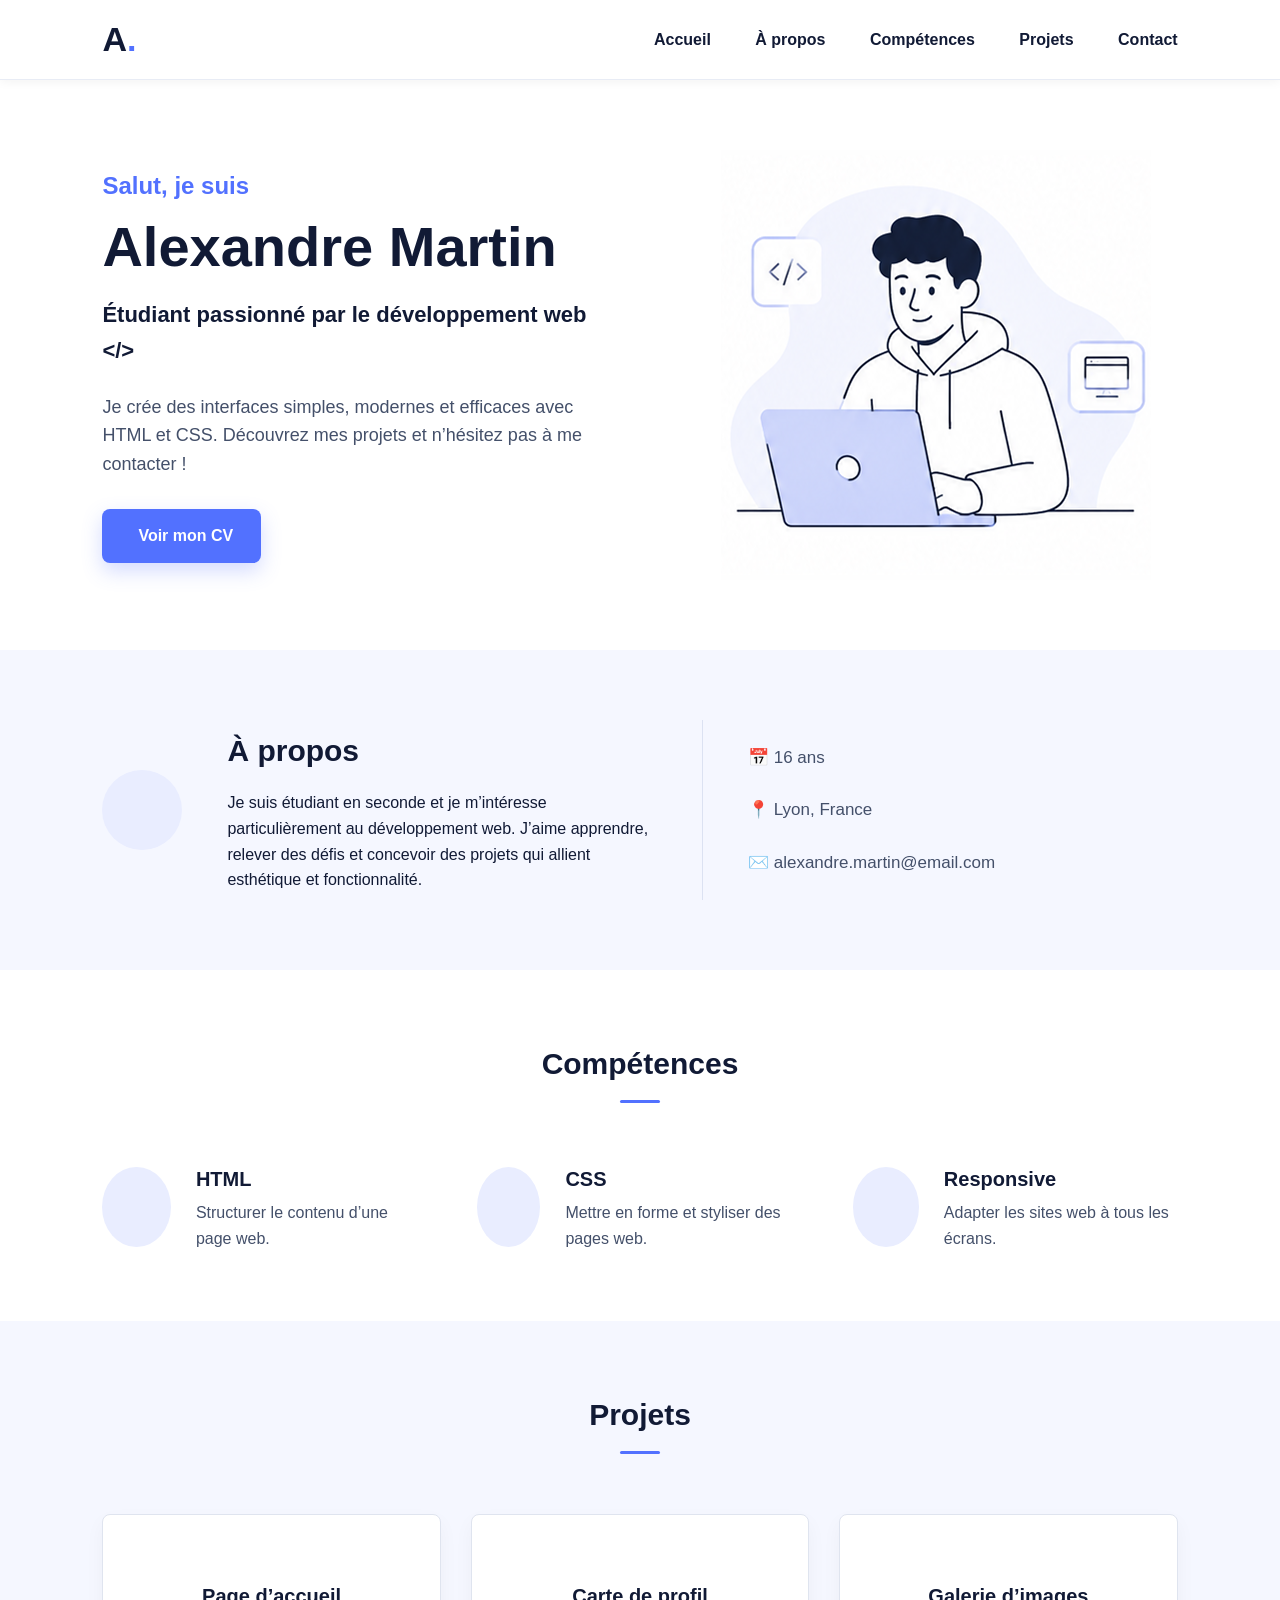
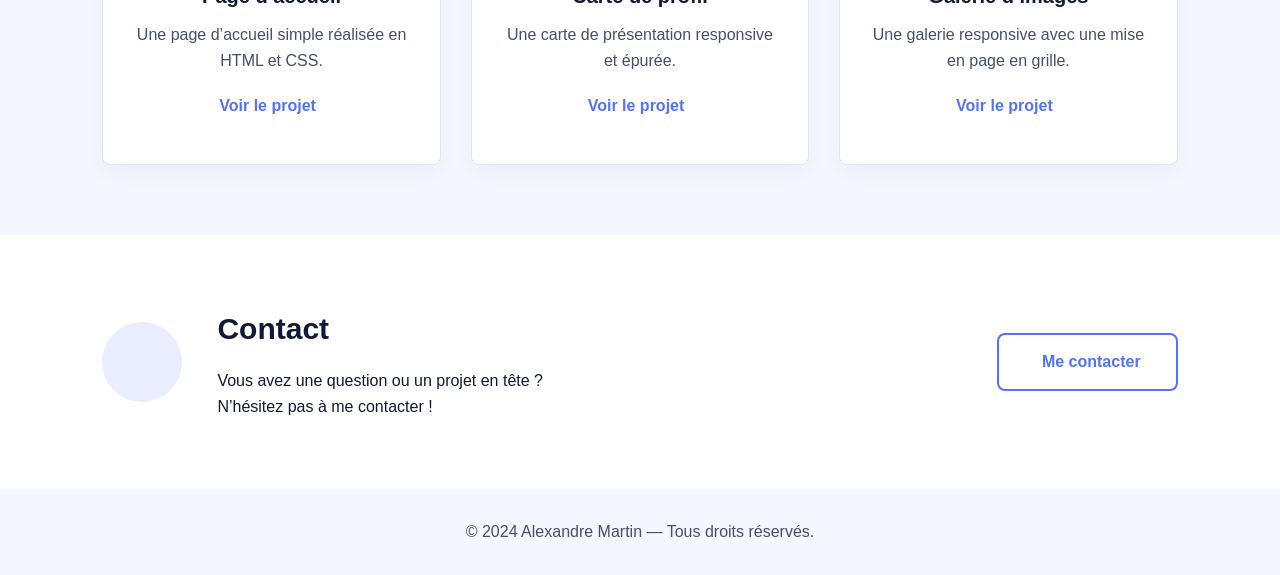
==== index.html @ 122789df "Add files via upload" ====
<!DOCTYPE html>
<html lang="fr">

<head>
    <meta charset="UTF-8" />
    <meta name="viewport" content="width=device-width, initial-scale=1.0" />
    <title>Portfolio - Alexandre Martin</title>
    <link rel="stylesheet" href="style.css" />
    <script type="module">
        import { createIcons, icons } from 'https://esm.sh/lucide';

        createIcons({ icons });
    </script>
</head>

<body>
    <header>
        <div class="logo">A<span>.</span></div>

        <nav>
            <a href="#home">Accueil</a>
            <a href="#about">À propos</a>
            <a href="#skills">Compétences</a>
            <a href="#projects">Projets</a>
            <a href="#contact">Contact</a>
        </nav>
    </header>

    <section class="hero" id="home">
        <div class="hero-text">
            <p class="hello">Salut, je suis</p>
            <h1>Alexandre Martin</h1>
            <p class="subtitle">Étudiant passionné par le développement web &lt;/&gt;</p>
            <p class="description">
                Je crée des interfaces simples, modernes et efficaces avec HTML et CSS.
                Découvrez mes projets et n’hésitez pas à me contacter !
            </p>
            <a href="CV.pdf" target="_blank" class="btn"><i data-lucide="download"></i>
                Voir mon CV</a>
        </div>

        <div class="hero-image">
            <img src="illustration.png" alt="Illustration développeur">
        </div>
    </section>

    <section id="about" class="light about">
        <div class="circle-icon"> <i data-lucide="user-round"></i>
        </div>

        <div>
            <h2>À propos</h2>
            <p>
                Je suis étudiant en seconde et je m’intéresse particulièrement au
                développement web. J’aime apprendre, relever des défis et concevoir
                des projets qui allient esthétique et fonctionnalité.
            </p>
        </div>

        <div class="separator"></div>

        <div class="info">
            <p>📅 16 ans</p>
            <p>📍 Lyon, France</p>
            <p>✉️ alexandre.martin@email.com</p>
        </div>
    </section>

    <section id="skills">
        <h2 class="title-center">Compétences</h2>

        <div class="skills">
            <div class="skill">
                <div class="circle-icon"><i data-lucide="file-code-2"></i>
                </div>
                <div>
                    <h3>HTML</h3>
                    <p>Structurer le contenu d’une page web.</p>
                </div>
            </div>

            <div class="skill">
                <div class="circle-icon"><i data-lucide="paintbrush"></i></div>
                <div>
                    <h3>CSS</h3>
                    <p>Mettre en forme et styliser des pages web.</p>
                </div>
            </div>

            <div class="skill">
                <div class="circle-icon"><i data-lucide="smartphone"></i></div>
                <div>
                    <h3>Responsive</h3>
                    <p>Adapter les sites web à tous les écrans.</p>
                </div>
            </div>
        </div>
    </section>

    <section id="projects" class="light">
        <h2 class="title-center">Projets</h2>

        <div class="projects">
            <div class="card">
                <div class="project-icon"><i data-lucide="house"></i></div>
                <h3>Page d’accueil</h3>
                <p>Une page d’accueil simple réalisée en HTML et CSS.</p>
                <a href="#">Voir le projet <i data-lucide="arrow-right"></i></a>
            </div>

            <div class="card">
                <div class="project-icon"><i data-lucide="id-card"></i></div>
                <h3>Carte de profil</h3>
                <p>Une carte de présentation responsive et épurée.</p>
                <a href="#">Voir le projet <i data-lucide="arrow-right"></i></a>
            </div>

            <div class="card">
                <div class="project-icon"><i data-lucide="images"></i></div>
                <h3>Galerie d’images</h3>
                <p>Une galerie responsive avec une mise en page en grille.</p>
                <a href="#">Voir le projet <i data-lucide="arrow-right"></i></a>
            </div>
        </div>
    </section>

    <section id="contact" class="contact">
        <div class="contact-left">
            <div class="circle-icon"><i data-lucide="contact-round"></i></div>
            <div>
                <h2>Contact</h2>
                <p>
                    Vous avez une question ou un projet en tête ?<br />
                    N’hésitez pas à me contacter !
                </p>
            </div>
        </div>

        <a href="mailto:alexandre.martin@email.com" class="btn-outline">
            <i data-lucide="mail"></i> Me contacter
        </a>
    </section>

    <footer>
        © 2024 Alexandre Martin — Tous droits réservés.
    </footer>
</body>

</html>
---- style.css ----
* {
    margin: 0;
    padding: 0;
    box-sizing: border-box;
}

html {
    scroll-behavior: smooth;
}

body {
    font-family: Arial, sans-serif;
    color: #111a35;
    background: #ffffff;
    line-height: 1.6;
}

header {
    height: 80px;
    display: flex;
    align-items: center;
    justify-content: space-between;
    padding: 0 8%;
    border-bottom: 1px solid #e8ecf5;
    background: white;

    position: sticky;
    top: 0;
    z-index: 1000;
    box-shadow: 0 2px 10px rgba(0, 0, 0, 0.05);
}

.logo {
    font-size: 34px;
    font-weight: bold;
}

.logo span {
    color: #5271ff;
}

svg.lucide {
    width: 24px;
    height: 24px;
    stroke-width: 2;
}

nav a {
    margin-left: 40px;
    text-decoration: none;
    color: #111a35;
    font-weight: 600;
}

nav a:hover {
    color: #5271ff;
    border-bottom-color: #5271ff;
}

section {
    padding: 70px 8%;
    scroll-margin-top: 80px;
}

.hero {
    display: flex;
    align-items: center;
    justify-content: space-between;
    min-height: 520px;
}

.hero-text {
    width: 48%;
}

.hello {
    color: #5271ff;
    font-size: 24px;
    font-weight: bold;
    margin-bottom: 10px;
}

h1 {
    font-size: 56px;
    line-height: 1.1;
    margin-bottom: 20px;
}

.subtitle {
    font-size: 22px;
    font-weight: bold;
    margin-bottom: 25px;
}

.description {
    color: #44506a;
    font-size: 18px;
    margin-bottom: 30px;
    max-width: 480px;
}

.btn {
    display: inline-block;
    background: #5271ff;
    color: white;
    padding: 14px 28px;
    border-radius: 8px;
    text-decoration: none;
    font-weight: bold;
    box-shadow: 0 8px 20px rgba(82, 113, 255, 0.25);
}

.hero-image {
    width: 45%;
    display: flex;
    justify-content: center;
    align-items: center;
}

.hero-image img {
    width: 100%;
    max-width: 430px;
    height: auto;
    display: block;
}

.avatar {
    width: 260px;
    height: 260px;
    border: 4px solid #111a35;
    border-radius: 50%;
    background: white;
    display: flex;
    align-items: center;
    justify-content: center;
    font-size: 90px;
}

.icon-card {
    position: absolute;
    width: 80px;
    height: 80px;
    background: white;
    border: 3px solid #c8d2ff;
    border-radius: 15px;
    display: flex;
    align-items: center;
    justify-content: center;
    font-size: 32px;
    color: #5271ff;
}

.icon-card.left {
    left: 20px;
    top: 80px;
}

.icon-card.right {
    right: 20px;
    top: 180px;
}

.light {
    background: #f5f7ff;
}

.about {
    display: grid;
    grid-template-columns: 80px 1fr 1px 1fr;
    gap: 45px;
    align-items: center;
}

.circle-icon {
    width: 80px;
    height: 80px;
    border-radius: 50%;
    background: #e9edff;
    display: flex;
    align-items: center;
    justify-content: center;
    font-size: 34px;
}

.circle-icon svg.lucide {
    width: 32px;
    height: 32px;
}

h2 {
    font-size: 30px;
    margin-bottom: 15px;
}

.separator {
    height: 180px;
    background: #dce2f2;
}

.info {
    display: flex;
    flex-direction: column;
    gap: 25px
}

.info p {
    color: #44506a;
    font-size: 17px;
}

.title-center {
    text-align: center;
    margin-bottom: 60px;
}

.title-center::after {
    content: "";
    display: block;
    width: 40px;
    height: 3px;
    background: #5271ff;
    margin: 12px auto 0;
    border-radius: 10px;
}

.skills {
    display: grid;
    grid-template-columns: repeat(3, 1fr);
    gap: 50px;
}

.skill {
    display: flex;
    align-items: center;
    gap: 25px;
}

.skill h3 {
    font-size: 20px;
    margin-bottom: 5px;
}

.skill p {
    color: #44506a;
}

.projects {
    display: grid;
    grid-template-columns: repeat(3, 1fr);
    gap: 30px;
}

.card {
    background: white;
    border: 1px solid #dfe4ef;
    border-radius: 8px;
    padding: 45px 30px;
    text-align: center;
    box-shadow: 0 8px 20px rgba(17, 26, 53, 0.04);
}

.card .project-icon {
    font-size: 58px;
    margin-bottom: 20px;
}

.card .project-icon svg.lucide {
    width: 56px;
    height: 56px;
}

.card h3 {
    font-size: 20px;
    margin-bottom: 10px;
}

.card p {
    color: #44506a;
    margin-bottom: 20px;
}

.card a {
    color: #5271ff;
    text-decoration: none;
    font-weight: bold;
}

.contact {
    display: flex;
    align-items: center;
    justify-content: space-between;
}

.contact-left {
    display: flex;
    align-items: center;
    gap: 35px;
}

.btn-outline {
    border: 2px solid #5271ff;
    color: #5271ff;
    padding: 14px 35px;
    border-radius: 8px;
    text-decoration: none;
    font-weight: bold;
}

.btn,
.btn-outline,
.card a {
    display: inline-flex;
    align-items: center;
    gap: 8px;
}

.btn svg.lucide,
.btn-outline svg.lucide,
.card a svg.lucide {
    width: 20px;
    height: 20px;
    vertical-align: middle;
}

footer {
    padding: 30px 8%;
    text-align: center;
    color: #44506a;
    background: #f5f7ff;
}

@media (max-width: 900px) {
    nav {
        display: none;
    }

    .hero {
        flex-direction: column;
        text-align: center;
    }

    .hero-text,
    .hero-image {
        width: 100%;
    }

    .hero-image {
        margin-top: 3rem;
    }

    .hero-image img {
        width: 80%;
        max-width: 350px;
    }

    .description {
        max-width: inherit;
    }

    .about,
    .skills,
    .projects {
        grid-template-columns: 1fr;
    }

    .separator {
        display: none;
    }

    .contact {
        flex-direction: column;
        justify-content: center;
        text-align: center;
        gap: 28px;
        padding: 70px 24px;
    }

    .contact-left {
        flex-direction: column;
        gap: 18px;
    }

    .contact h2 {
        margin-bottom: 12px;
    }

    .contact p {
        margin: 0 auto;
    }

    .btn-outline {
        width: fit-content;
    }
}
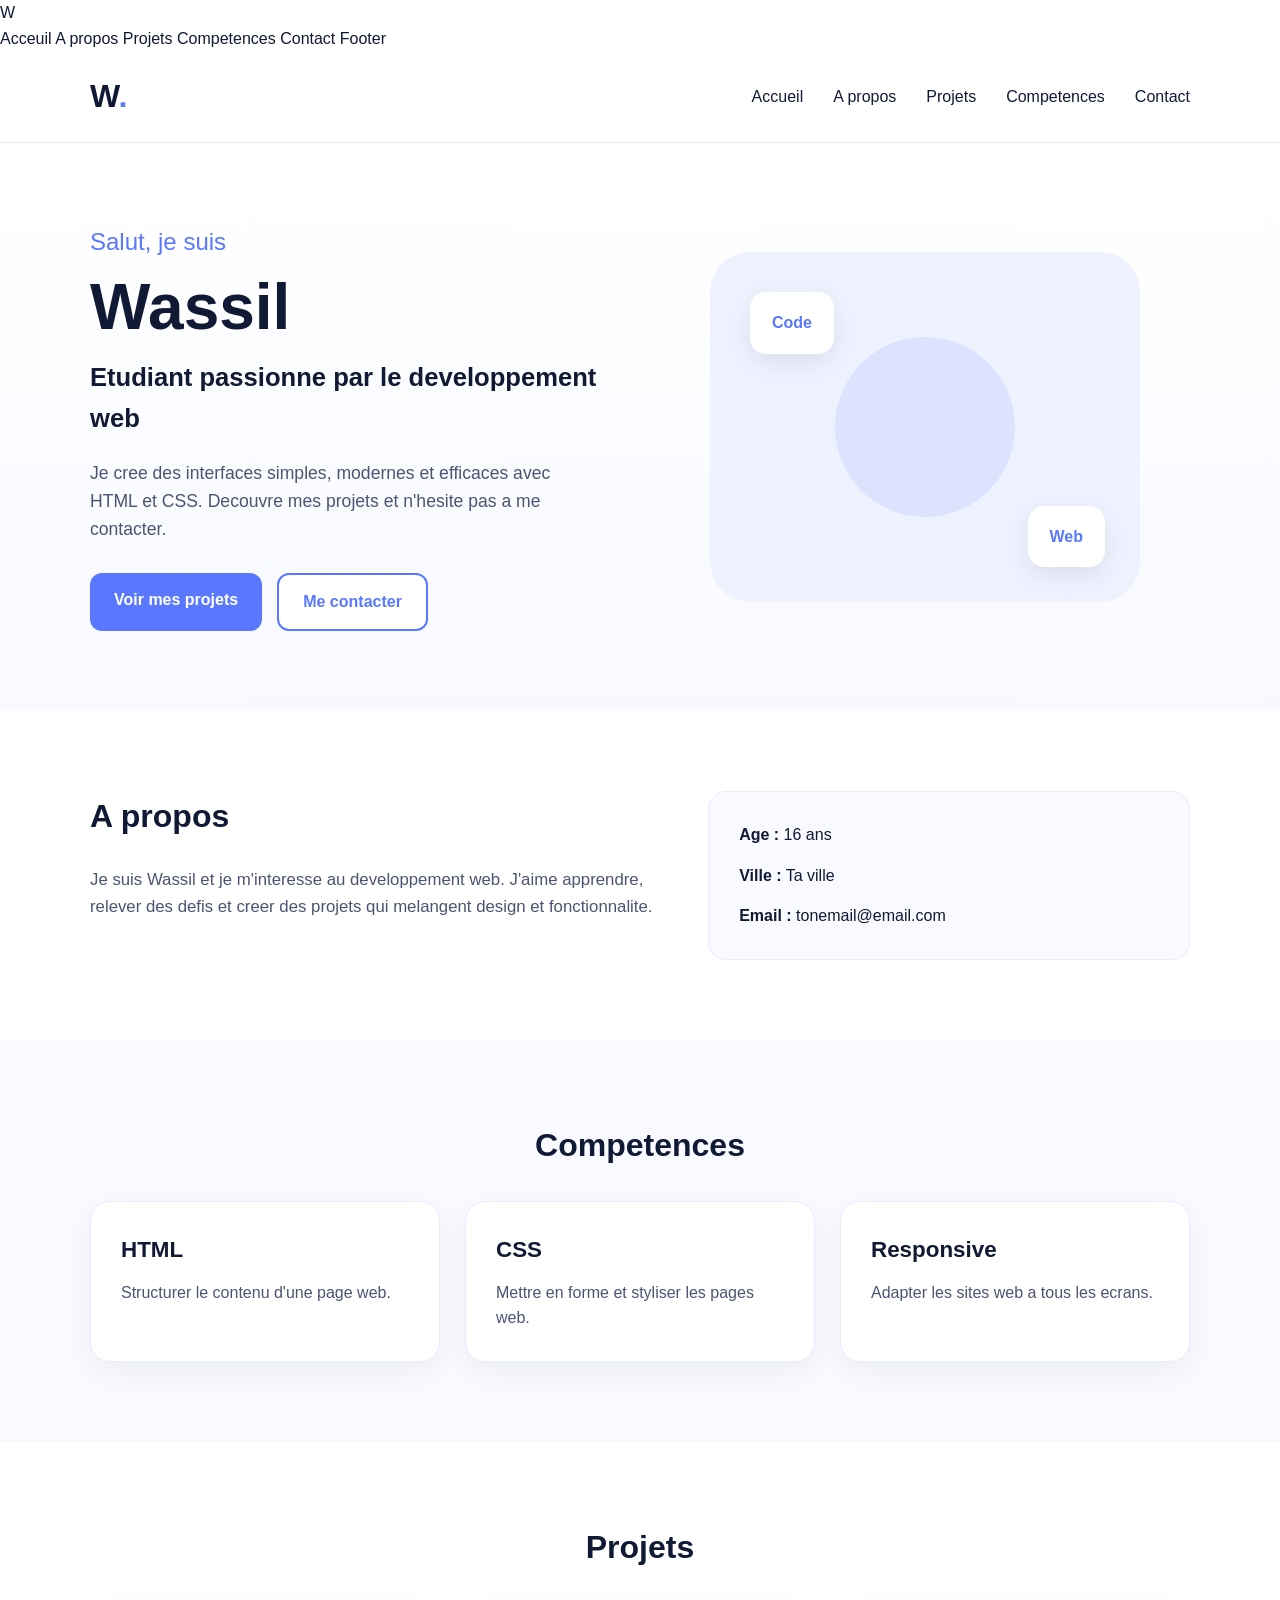
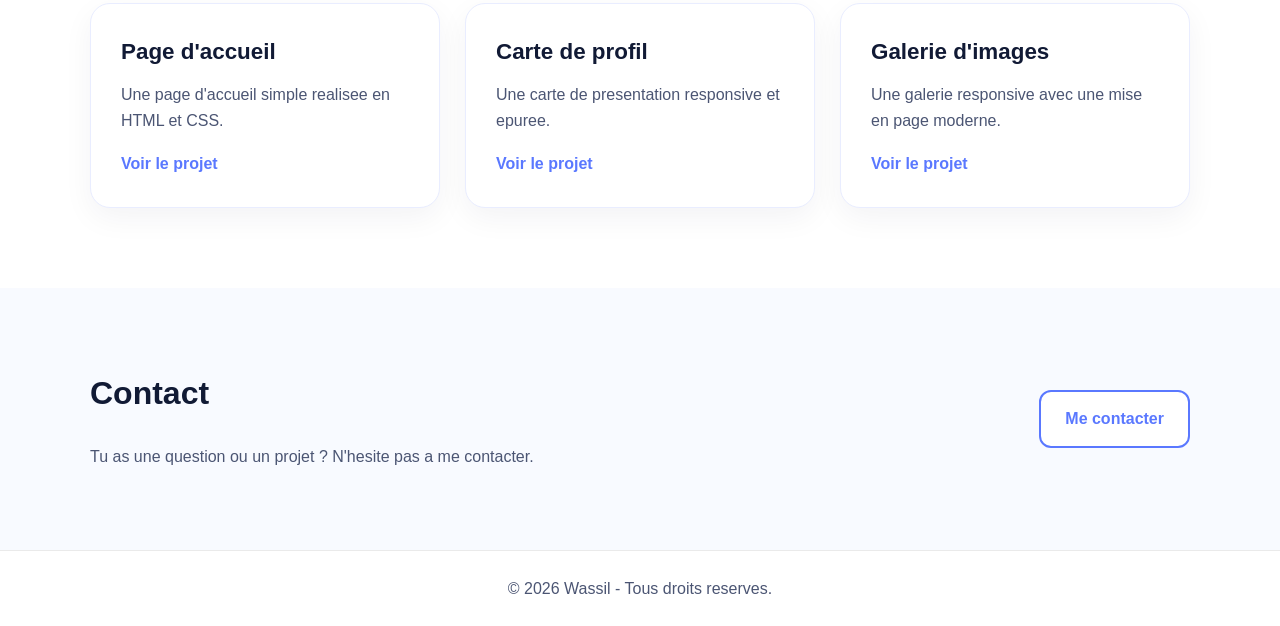
==== commit c03966b5: "Add files via upload" ====
--- a/index.html
+++ b/index.html
@@ -1,149 +1,228 @@
+<!DOCTYPE html>
+<html>
+
+<head>
+    <meta charset="UTF-8" />
+    <title>Portfolio - Wassil le boss </title>
+    <link rel="stylesheet" href="style.css" />
+</head>
+
+<body>
+    <!-- Navbar -->
+    <div id="navbar">
+        <div>
+            <p>W</p>
+        </div>
+
+        <div>
+            <a>
+                <href>Acceuil</href>
+            </a>
+            <a>
+                <href>A propos</href>
+            </a>
+            <a>
+                <href>Projets</href>
+            </a>
+            <a>
+                <href>Competences</href>
+            </a>
+            <a>
+                <href>Contact</href>
+            </a>
+            <a>
+                <href>Footer</href>
+            </a>
+
+        </div>
+    </div>
+
+    <!-- Acceuil" -->
+    <p>
+    <h1></h1>
+    </p>
+
+
+    </div>
+
+    <!-- A propos-->
+    <p>
+    <h4></h4>
+    </p>
+    <div id="propos">
+
+    </div>
+
+    <!-- Competences-->
+    <div id="skills">
+
+    </div>
+
+    <!-- Projets -->
+    <div id="Projets">
+
+    </div>
+
+    <!-- Contact -->
+    <div id="Contact">
+
+    </div>
+
+    <!-- Footer -->
+    <div id="Footer">
+
+    </div>
+
+</body>
+
+</html>
+
+
 <!DOCTYPE html>
 <html lang="fr">
 
 <head>
     <meta charset="UTF-8" />
     <meta name="viewport" content="width=device-width, initial-scale=1.0" />
-    <title>Portfolio - Alexandre Martin</title>
+    <title>Portfolio - Wassil</title>
     <link rel="stylesheet" href="style.css" />
-    <script type="module">
-        import { createIcons, icons } from 'https://esm.sh/lucide';
-
-        createIcons({ icons });
-    </script>
 </head>
 
 <body>
-    <header>
-        <div class="logo">A<span>.</span></div>
-
-        <nav>
-            <a href="#home">Accueil</a>
-            <a href="#about">À propos</a>
-            <a href="#skills">Compétences</a>
-            <a href="#projects">Projets</a>
-            <a href="#contact">Contact</a>
-        </nav>
+
+    <!-- Navbar -->
+    <header class="navbar">
+        <div class="container nav-content">
+            <div class="logo">W<span>.</span></div>
+
+            <nav class="nav-links">
+                <a href="#accueil">Accueil</a>
+                <a href="#apropos">A propos</a>
+                <a href="#projets">Projets</a>
+                <a href="#competences">Competences</a>
+                <a href="#contact">Contact</a>
+            </nav>
+        </div>
     </header>
 
-    <section class="hero" id="home">
-        <div class="hero-text">
-            <p class="hello">Salut, je suis</p>
-            <h1>Alexandre Martin</h1>
-            <p class="subtitle">Étudiant passionné par le développement web &lt;/&gt;</p>
-            <p class="description">
-                Je crée des interfaces simples, modernes et efficaces avec HTML et CSS.
-                Découvrez mes projets et n’hésitez pas à me contacter !
-            </p>
-            <a href="CV.pdf" target="_blank" class="btn"><i data-lucide="download"></i>
-                Voir mon CV</a>
-        </div>
-
-        <div class="hero-image">
-            <img src="illustration.png" alt="Illustration développeur">
-        </div>
-    </section>
-
-    <section id="about" class="light about">
-        <div class="circle-icon"> <i data-lucide="user-round"></i>
-        </div>
-
-        <div>
-            <h2>À propos</h2>
-            <p>
-                Je suis étudiant en seconde et je m’intéresse particulièrement au
-                développement web. J’aime apprendre, relever des défis et concevoir
-                des projets qui allient esthétique et fonctionnalité.
-            </p>
-        </div>
-
-        <div class="separator"></div>
-
-        <div class="info">
-            <p>📅 16 ans</p>
-            <p>📍 Lyon, France</p>
-            <p>✉️ alexandre.martin@email.com</p>
-        </div>
-    </section>
-
-    <section id="skills">
-        <h2 class="title-center">Compétences</h2>
-
-        <div class="skills">
-            <div class="skill">
-                <div class="circle-icon"><i data-lucide="file-code-2"></i>
-                </div>
-                <div>
+    <!-- Hero / Accueil -->
+    <section id="accueil" class="hero">
+        <div class="container hero-grid">
+            <div class="hero-text">
+                <p class="intro">Salut, je suis</p>
+                <h1>Wassil</h1>
+                <h2>Etudiant passionne par le developpement web</h2>
+                <p class="description">
+                    Je cree des interfaces simples, modernes et efficaces
+                    avec HTML et CSS. Decouvre mes projets et n'hesite pas a me contacter.
+                </p>
+
+                <div class="hero-buttons">
+                    <a href="#projets" class="btn-primary">Voir mes projets</a>
+                    <a href="#contact" class="btn-secondary">Me contacter</a>
+                </div>
+            </div>
+
+            <div class="hero-image">
+                <div class="illustration-box">
+                    <div class="circle"></div>
+                    <div class="card">Code</div>
+                    <div class="card second">Web</div>
+                </div>
+            </div>
+        </div>
+    </section>
+
+    <!-- A propos -->
+    <section id="apropos" class="section">
+        <div class="container about-grid">
+            <div class="about-text">
+                <h2 class="section-title">A propos</h2>
+                <p>
+                    Je suis Wassil et je m'interesse au developpement web.
+                    J'aime apprendre, relever des defis et creer des projets
+                    qui melangent design et fonctionnalite.
+                </p>
+            </div>
+
+            <div class="about-info">
+                <div class="info-item"><strong>Age :</strong> 16 ans</div>
+                <div class="info-item"><strong>Ville :</strong> Ta ville</div>
+                <div class="info-item"><strong>Email :</strong> tonemail@email.com</div>
+            </div>
+        </div>
+    </section>
+
+    <!-- Competences -->
+    <section id="competences" class="section light-section">
+        <div class="container">
+            <h2 class="section-title center">Competences</h2>
+
+            <div class="cards-grid skills-grid">
+                <div class="card-box">
                     <h3>HTML</h3>
-                    <p>Structurer le contenu d’une page web.</p>
-                </div>
-            </div>
-
-            <div class="skill">
-                <div class="circle-icon"><i data-lucide="paintbrush"></i></div>
-                <div>
+                    <p>Structurer le contenu d'une page web.</p>
+                </div>
+
+                <div class="card-box">
                     <h3>CSS</h3>
-                    <p>Mettre en forme et styliser des pages web.</p>
-                </div>
-            </div>
-
-            <div class="skill">
-                <div class="circle-icon"><i data-lucide="smartphone"></i></div>
-                <div>
+                    <p>Mettre en forme et styliser les pages web.</p>
+                </div>
+
+                <div class="card-box">
                     <h3>Responsive</h3>
-                    <p>Adapter les sites web à tous les écrans.</p>
-                </div>
-            </div>
-        </div>
-    </section>
-
-    <section id="projects" class="light">
-        <h2 class="title-center">Projets</h2>
-
-        <div class="projects">
-            <div class="card">
-                <div class="project-icon"><i data-lucide="house"></i></div>
-                <h3>Page d’accueil</h3>
-                <p>Une page d’accueil simple réalisée en HTML et CSS.</p>
-                <a href="#">Voir le projet <i data-lucide="arrow-right"></i></a>
-            </div>
-
-            <div class="card">
-                <div class="project-icon"><i data-lucide="id-card"></i></div>
-                <h3>Carte de profil</h3>
-                <p>Une carte de présentation responsive et épurée.</p>
-                <a href="#">Voir le projet <i data-lucide="arrow-right"></i></a>
-            </div>
-
-            <div class="card">
-                <div class="project-icon"><i data-lucide="images"></i></div>
-                <h3>Galerie d’images</h3>
-                <p>Une galerie responsive avec une mise en page en grille.</p>
-                <a href="#">Voir le projet <i data-lucide="arrow-right"></i></a>
-            </div>
-        </div>
-    </section>
-
-    <section id="contact" class="contact">
-        <div class="contact-left">
-            <div class="circle-icon"><i data-lucide="contact-round"></i></div>
+                    <p>Adapter les sites web a tous les ecrans.</p>
+                </div>
+            </div>
+        </div>
+    </section>
+
+    <!-- Projets -->
+    <section id="projets" class="section">
+        <div class="container">
+            <h2 class="section-title center">Projets</h2>
+
+            <div class="cards-grid">
+                <div class="project-card">
+                    <h3>Page d'accueil</h3>
+                    <p>Une page d'accueil simple realisee en HTML et CSS.</p>
+                    <a href="#">Voir le projet</a>
+                </div>
+
+                <div class="project-card">
+                    <h3>Carte de profil</h3>
+                    <p>Une carte de presentation responsive et epuree.</p>
+                    <a href="#">Voir le projet</a>
+                </div>
+
+                <div class="project-card">
+                    <h3>Galerie d'images</h3>
+                    <p>Une galerie responsive avec une mise en page moderne.</p>
+                    <a href="#">Voir le projet</a>
+                </div>
+            </div>
+        </div>
+    </section>
+
+    <!-- Contact -->
+    <section id="contact" class="section contact-section">
+        <div class="container contact-box">
             <div>
-                <h2>Contact</h2>
-                <p>
-                    Vous avez une question ou un projet en tête ?<br />
-                    N’hésitez pas à me contacter !
-                </p>
-            </div>
-        </div>
-
-        <a href="mailto:alexandre.martin@email.com" class="btn-outline">
-            <i data-lucide="mail"></i> Me contacter
-        </a>
-    </section>
-
-    <footer>
-        © 2024 Alexandre Martin — Tous droits réservés.
+                <h2 class="section-title">Contact</h2>
+                <p>Tu as une question ou un projet ? N'hesite pas a me contacter.</p>
+            </div>
+
+            <a href="mailto:tonemail@email.com" class="btn-secondary">Me contacter</a>
+        </div>
+    </section>
+
+    <!-- Footer -->
+    <footer class="footer">
+        <div class="container">
+            <p>© 2026 Wassil - Tous droits reserves.</p>
+        </div>
     </footer>
+
 </body>
 
 </html>
--- a/style.css
+++ b/style.css
@@ -9,386 +9,325 @@
 }
 
 body {
-    font-family: Arial, sans-serif;
+    font-family: Arial, Helvetica, sans-serif;
     color: #111a35;
     background: #ffffff;
     line-height: 1.6;
 }
 
-header {
-    height: 80px;
-    display: flex;
-    align-items: center;
-    justify-content: space-between;
-    padding: 0 8%;
-    border-bottom: 1px solid #e8ecf5;
-    background: white;
-
+a {
+    text-decoration: none;
+}
+
+.container {
+    width: 90%;
+    max-width: 1100px;
+    margin: 0 auto;
+}
+
+.section {
+    padding: 80px 0;
+}
+
+.light-section {
+    background: #f8faff;
+}
+
+.section-title {
+    font-size: 2rem;
+    margin-bottom: 25px;
+    color: #111a35;
+}
+
+.center {
+    text-align: center;
+}
+
+/* Navbar */
+.navbar {
+    width: 100%;
+    background: #ffffff;
+    border-bottom: 1px solid #eaeaea;
     position: sticky;
     top: 0;
     z-index: 1000;
-    box-shadow: 0 2px 10px rgba(0, 0, 0, 0.05);
+}
+
+.nav-content {
+    display: flex;
+    justify-content: space-between;
+    align-items: center;
+    padding: 20px 0;
 }
 
 .logo {
-    font-size: 34px;
+    font-size: 2rem;
     font-weight: bold;
+    color: #111a35;
 }
 
 .logo span {
-    color: #5271ff;
-}
-
-svg.lucide {
-    width: 24px;
-    height: 24px;
-    stroke-width: 2;
-}
-
-nav a {
-    margin-left: 40px;
-    text-decoration: none;
-    color: #111a35;
+    color: #5a78ff;
+}
+
+.nav-links {
+    display: flex;
+    gap: 30px;
+}
+
+.nav-links a {
+    color: #111a35;
+    font-weight: 500;
+    transition: 0.3s;
+}
+
+.nav-links a:hover {
+    color: #5a78ff;
+}
+
+/* Hero */
+.hero {
+    padding: 80px 0;
+    background: linear-gradient(to bottom, #ffffff, #f7f9ff);
+}
+
+.hero-grid {
+    display: grid;
+    grid-template-columns: 1fr 1fr;
+    gap: 40px;
+    align-items: center;
+}
+
+.intro {
+    color: #5a78ff;
+    font-size: 1.5rem;
+    margin-bottom: 10px;
+}
+
+.hero-text h1 {
+    font-size: 4rem;
+    line-height: 1.1;
+    margin-bottom: 15px;
+}
+
+.hero-text h2 {
+    font-size: 1.6rem;
     font-weight: 600;
-}
-
-nav a:hover {
-    color: #5271ff;
-    border-bottom-color: #5271ff;
-}
-
-section {
-    padding: 70px 8%;
-    scroll-margin-top: 80px;
-}
-
-.hero {
-    display: flex;
-    align-items: center;
-    justify-content: space-between;
-    min-height: 520px;
-}
-
-.hero-text {
-    width: 48%;
-}
-
-.hello {
-    color: #5271ff;
-    font-size: 24px;
+    margin-bottom: 20px;
+}
+
+.description {
+    font-size: 1.1rem;
+    color: #4b5573;
+    max-width: 500px;
+    margin-bottom: 30px;
+}
+
+.hero-buttons {
+    display: flex;
+    gap: 15px;
+    flex-wrap: wrap;
+}
+
+.btn-primary,
+.btn-secondary {
+    display: inline-block;
+    padding: 14px 24px;
+    border-radius: 12px;
     font-weight: bold;
-    margin-bottom: 10px;
-}
-
-h1 {
-    font-size: 56px;
-    line-height: 1.1;
-    margin-bottom: 20px;
-}
-
-.subtitle {
-    font-size: 22px;
-    font-weight: bold;
-    margin-bottom: 25px;
-}
-
-.description {
-    color: #44506a;
-    font-size: 18px;
-    margin-bottom: 30px;
-    max-width: 480px;
-}
-
-.btn {
-    display: inline-block;
-    background: #5271ff;
+    transition: 0.3s;
+}
+
+.btn-primary {
+    background: #5a78ff;
     color: white;
-    padding: 14px 28px;
-    border-radius: 8px;
-    text-decoration: none;
-    font-weight: bold;
-    box-shadow: 0 8px 20px rgba(82, 113, 255, 0.25);
-}
-
+}
+
+.btn-primary:hover {
+    background: #4a67e8;
+}
+
+.btn-secondary {
+    border: 2px solid #5a78ff;
+    color: #5a78ff;
+    background: white;
+}
+
+.btn-secondary:hover {
+    background: #eef2ff;
+}
+
+/* Illustration */
 .hero-image {
-    width: 45%;
     display: flex;
     justify-content: center;
     align-items: center;
 }
 
-.hero-image img {
+.illustration-box {
     width: 100%;
     max-width: 430px;
-    height: auto;
-    display: block;
-}
-
-.avatar {
-    width: 260px;
-    height: 260px;
-    border: 4px solid #111a35;
+    height: 350px;
+    background: #eef2ff;
+    border-radius: 40px;
+    position: relative;
+    display: flex;
+    justify-content: center;
+    align-items: center;
+}
+
+.circle {
+    width: 180px;
+    height: 180px;
+    background: #dbe3ff;
     border-radius: 50%;
+}
+
+.card {
+    position: absolute;
+    top: 40px;
+    left: 40px;
     background: white;
-    display: flex;
-    align-items: center;
-    justify-content: center;
-    font-size: 90px;
-}
-
-.icon-card {
-    position: absolute;
-    width: 80px;
-    height: 80px;
-    background: white;
-    border: 3px solid #c8d2ff;
-    border-radius: 15px;
-    display: flex;
-    align-items: center;
-    justify-content: center;
-    font-size: 32px;
-    color: #5271ff;
-}
-
-.icon-card.left {
-    left: 20px;
-    top: 80px;
-}
-
-.icon-card.right {
-    right: 20px;
-    top: 180px;
-}
-
-.light {
-    background: #f5f7ff;
-}
-
-.about {
+    padding: 18px 22px;
+    border-radius: 16px;
+    box-shadow: 0 8px 25px rgba(0, 0, 0, 0.08);
+    color: #5a78ff;
+    font-weight: bold;
+}
+
+.card.second {
+    top: auto;
+    left: auto;
+    right: 35px;
+    bottom: 35px;
+}
+
+/* A propos */
+.about-grid {
     display: grid;
-    grid-template-columns: 80px 1fr 1px 1fr;
-    gap: 45px;
-    align-items: center;
-}
-
-.circle-icon {
-    width: 80px;
-    height: 80px;
-    border-radius: 50%;
-    background: #e9edff;
-    display: flex;
-    align-items: center;
-    justify-content: center;
-    font-size: 34px;
-}
-
-.circle-icon svg.lucide {
-    width: 32px;
-    height: 32px;
-}
-
-h2 {
-    font-size: 30px;
+    grid-template-columns: 1.2fr 1fr;
+    gap: 40px;
+    align-items: start;
+}
+
+.about-text p {
+    color: #4b5573;
+    font-size: 1.05rem;
+    max-width: 600px;
+}
+
+.about-info {
+    background: #f8faff;
+    padding: 30px;
+    border-radius: 18px;
+    border: 1px solid #e7ecff;
+}
+
+.info-item {
     margin-bottom: 15px;
-}
-
-.separator {
-    height: 180px;
-    background: #dce2f2;
-}
-
-.info {
-    display: flex;
-    flex-direction: column;
-    gap: 25px
-}
-
-.info p {
-    color: #44506a;
-    font-size: 17px;
-}
-
-.title-center {
-    text-align: center;
-    margin-bottom: 60px;
-}
-
-.title-center::after {
-    content: "";
-    display: block;
-    width: 40px;
-    height: 3px;
-    background: #5271ff;
-    margin: 12px auto 0;
-    border-radius: 10px;
-}
-
-.skills {
+    font-size: 1rem;
+    color: #111a35;
+}
+
+.info-item:last-child {
+    margin-bottom: 0;
+}
+
+/* Cards */
+.cards-grid {
     display: grid;
     grid-template-columns: repeat(3, 1fr);
-    gap: 50px;
-}
-
-.skill {
-    display: flex;
-    align-items: center;
     gap: 25px;
-}
-
-.skill h3 {
-    font-size: 20px;
-    margin-bottom: 5px;
-}
-
-.skill p {
-    color: #44506a;
-}
-
-.projects {
-    display: grid;
-    grid-template-columns: repeat(3, 1fr);
-    gap: 30px;
-}
-
-.card {
+    margin-top: 30px;
+}
+
+.card-box,
+.project-card {
     background: white;
-    border: 1px solid #dfe4ef;
-    border-radius: 8px;
-    padding: 45px 30px;
+    border: 1px solid #e9edff;
+    border-radius: 20px;
+    padding: 30px;
+    box-shadow: 0 10px 30px rgba(17, 26, 53, 0.05);
+}
+
+.card-box h3,
+.project-card h3 {
+    margin-bottom: 12px;
+    font-size: 1.4rem;
+}
+
+.card-box p,
+.project-card p {
+    color: #4b5573;
+}
+
+.project-card a {
+    display: inline-block;
+    margin-top: 18px;
+    color: #5a78ff;
+    font-weight: bold;
+}
+
+/* Contact */
+.contact-section {
+    background: #f8faff;
+}
+
+.contact-box {
+    display: flex;
+    justify-content: space-between;
+    align-items: center;
+    gap: 20px;
+}
+
+.contact-box p {
+    color: #4b5573;
+}
+
+/* Footer */
+.footer {
     text-align: center;
-    box-shadow: 0 8px 20px rgba(17, 26, 53, 0.04);
-}
-
-.card .project-icon {
-    font-size: 58px;
-    margin-bottom: 20px;
-}
-
-.card .project-icon svg.lucide {
-    width: 56px;
-    height: 56px;
-}
-
-.card h3 {
-    font-size: 20px;
-    margin-bottom: 10px;
-}
-
-.card p {
-    color: #44506a;
-    margin-bottom: 20px;
-}
-
-.card a {
-    color: #5271ff;
-    text-decoration: none;
-    font-weight: bold;
-}
-
-.contact {
-    display: flex;
-    align-items: center;
-    justify-content: space-between;
-}
-
-.contact-left {
-    display: flex;
-    align-items: center;
-    gap: 35px;
-}
-
-.btn-outline {
-    border: 2px solid #5271ff;
-    color: #5271ff;
-    padding: 14px 35px;
-    border-radius: 8px;
-    text-decoration: none;
-    font-weight: bold;
-}
-
-.btn,
-.btn-outline,
-.card a {
-    display: inline-flex;
-    align-items: center;
-    gap: 8px;
-}
-
-.btn svg.lucide,
-.btn-outline svg.lucide,
-.card a svg.lucide {
-    width: 20px;
-    height: 20px;
-    vertical-align: middle;
-}
-
-footer {
-    padding: 30px 8%;
-    text-align: center;
-    color: #44506a;
-    background: #f5f7ff;
-}
-
+    padding: 25px 0;
+    border-top: 1px solid #eaeaea;
+    color: #4b5573;
+    background: white;
+}
+
+/* Responsive */
 @media (max-width: 900px) {
-    nav {
-        display: none;
-    }
-
-    .hero {
+
+    .hero-grid,
+    .about-grid,
+    .contact-box,
+    .cards-grid {
+        grid-template-columns: 1fr;
+        display: grid;
+    }
+
+    .contact-box {
+        text-align: center;
+    }
+
+    .nav-content {
         flex-direction: column;
-        text-align: center;
-    }
-
-    .hero-text,
-    .hero-image {
-        width: 100%;
-    }
-
-    .hero-image {
-        margin-top: 3rem;
-    }
-
-    .hero-image img {
-        width: 80%;
-        max-width: 350px;
-    }
-
-    .description {
-        max-width: inherit;
-    }
-
-    .about,
-    .skills,
-    .projects {
-        grid-template-columns: 1fr;
-    }
-
-    .separator {
-        display: none;
-    }
-
-    .contact {
-        flex-direction: column;
+        gap: 15px;
+    }
+
+    .nav-links {
+        flex-wrap: wrap;
         justify-content: center;
-        text-align: center;
-        gap: 28px;
-        padding: 70px 24px;
-    }
-
-    .contact-left {
-        flex-direction: column;
-        gap: 18px;
-    }
-
-    .contact h2 {
-        margin-bottom: 12px;
-    }
-
-    .contact p {
-        margin: 0 auto;
-    }
-
-    .btn-outline {
-        width: fit-content;
+        gap: 15px;
+    }
+
+    .hero-text h1 {
+        font-size: 2.8rem;
+    }
+
+    .hero-text h2 {
+        font-size: 1.3rem;
+    }
+
+    .illustration-box {
+        height: 280px;
     }
 }
--- a/style.css
+++ b/style.css
@@ -9,386 +9,325 @@
 }
 
 body {
-    font-family: Arial, sans-serif;
+    font-family: Arial, Helvetica, sans-serif;
     color: #111a35;
     background: #ffffff;
     line-height: 1.6;
 }
 
-header {
-    height: 80px;
-    display: flex;
-    align-items: center;
-    justify-content: space-between;
-    padding: 0 8%;
-    border-bottom: 1px solid #e8ecf5;
-    background: white;
-
+a {
+    text-decoration: none;
+}
+
+.container {
+    width: 90%;
+    max-width: 1100px;
+    margin: 0 auto;
+}
+
+.section {
+    padding: 80px 0;
+}
+
+.light-section {
+    background: #f8faff;
+}
+
+.section-title {
+    font-size: 2rem;
+    margin-bottom: 25px;
+    color: #111a35;
+}
+
+.center {
+    text-align: center;
+}
+
+/* Navbar */
+.navbar {
+    width: 100%;
+    background: #ffffff;
+    border-bottom: 1px solid #eaeaea;
     position: sticky;
     top: 0;
     z-index: 1000;
-    box-shadow: 0 2px 10px rgba(0, 0, 0, 0.05);
+}
+
+.nav-content {
+    display: flex;
+    justify-content: space-between;
+    align-items: center;
+    padding: 20px 0;
 }
 
 .logo {
-    font-size: 34px;
+    font-size: 2rem;
     font-weight: bold;
+    color: #111a35;
 }
 
 .logo span {
-    color: #5271ff;
-}
-
-svg.lucide {
-    width: 24px;
-    height: 24px;
-    stroke-width: 2;
-}
-
-nav a {
-    margin-left: 40px;
-    text-decoration: none;
-    color: #111a35;
+    color: #5a78ff;
+}
+
+.nav-links {
+    display: flex;
+    gap: 30px;
+}
+
+.nav-links a {
+    color: #111a35;
+    font-weight: 500;
+    transition: 0.3s;
+}
+
+.nav-links a:hover {
+    color: #5a78ff;
+}
+
+/* Hero */
+.hero {
+    padding: 80px 0;
+    background: linear-gradient(to bottom, #ffffff, #f7f9ff);
+}
+
+.hero-grid {
+    display: grid;
+    grid-template-columns: 1fr 1fr;
+    gap: 40px;
+    align-items: center;
+}
+
+.intro {
+    color: #5a78ff;
+    font-size: 1.5rem;
+    margin-bottom: 10px;
+}
+
+.hero-text h1 {
+    font-size: 4rem;
+    line-height: 1.1;
+    margin-bottom: 15px;
+}
+
+.hero-text h2 {
+    font-size: 1.6rem;
     font-weight: 600;
-}
-
-nav a:hover {
-    color: #5271ff;
-    border-bottom-color: #5271ff;
-}
-
-section {
-    padding: 70px 8%;
-    scroll-margin-top: 80px;
-}
-
-.hero {
-    display: flex;
-    align-items: center;
-    justify-content: space-between;
-    min-height: 520px;
-}
-
-.hero-text {
-    width: 48%;
-}
-
-.hello {
-    color: #5271ff;
-    font-size: 24px;
+    margin-bottom: 20px;
+}
+
+.description {
+    font-size: 1.1rem;
+    color: #4b5573;
+    max-width: 500px;
+    margin-bottom: 30px;
+}
+
+.hero-buttons {
+    display: flex;
+    gap: 15px;
+    flex-wrap: wrap;
+}
+
+.btn-primary,
+.btn-secondary {
+    display: inline-block;
+    padding: 14px 24px;
+    border-radius: 12px;
     font-weight: bold;
-    margin-bottom: 10px;
-}
-
-h1 {
-    font-size: 56px;
-    line-height: 1.1;
-    margin-bottom: 20px;
-}
-
-.subtitle {
-    font-size: 22px;
-    font-weight: bold;
-    margin-bottom: 25px;
-}
-
-.description {
-    color: #44506a;
-    font-size: 18px;
-    margin-bottom: 30px;
-    max-width: 480px;
-}
-
-.btn {
-    display: inline-block;
-    background: #5271ff;
+    transition: 0.3s;
+}
+
+.btn-primary {
+    background: #5a78ff;
     color: white;
-    padding: 14px 28px;
-    border-radius: 8px;
-    text-decoration: none;
-    font-weight: bold;
-    box-shadow: 0 8px 20px rgba(82, 113, 255, 0.25);
-}
-
+}
+
+.btn-primary:hover {
+    background: #4a67e8;
+}
+
+.btn-secondary {
+    border: 2px solid #5a78ff;
+    color: #5a78ff;
+    background: white;
+}
+
+.btn-secondary:hover {
+    background: #eef2ff;
+}
+
+/* Illustration */
 .hero-image {
-    width: 45%;
     display: flex;
     justify-content: center;
     align-items: center;
 }
 
-.hero-image img {
+.illustration-box {
     width: 100%;
     max-width: 430px;
-    height: auto;
-    display: block;
-}
-
-.avatar {
-    width: 260px;
-    height: 260px;
-    border: 4px solid #111a35;
+    height: 350px;
+    background: #eef2ff;
+    border-radius: 40px;
+    position: relative;
+    display: flex;
+    justify-content: center;
+    align-items: center;
+}
+
+.circle {
+    width: 180px;
+    height: 180px;
+    background: #dbe3ff;
     border-radius: 50%;
+}
+
+.card {
+    position: absolute;
+    top: 40px;
+    left: 40px;
     background: white;
-    display: flex;
-    align-items: center;
-    justify-content: center;
-    font-size: 90px;
-}
-
-.icon-card {
-    position: absolute;
-    width: 80px;
-    height: 80px;
-    background: white;
-    border: 3px solid #c8d2ff;
-    border-radius: 15px;
-    display: flex;
-    align-items: center;
-    justify-content: center;
-    font-size: 32px;
-    color: #5271ff;
-}
-
-.icon-card.left {
-    left: 20px;
-    top: 80px;
-}
-
-.icon-card.right {
-    right: 20px;
-    top: 180px;
-}
-
-.light {
-    background: #f5f7ff;
-}
-
-.about {
+    padding: 18px 22px;
+    border-radius: 16px;
+    box-shadow: 0 8px 25px rgba(0, 0, 0, 0.08);
+    color: #5a78ff;
+    font-weight: bold;
+}
+
+.card.second {
+    top: auto;
+    left: auto;
+    right: 35px;
+    bottom: 35px;
+}
+
+/* A propos */
+.about-grid {
     display: grid;
-    grid-template-columns: 80px 1fr 1px 1fr;
-    gap: 45px;
-    align-items: center;
-}
-
-.circle-icon {
-    width: 80px;
-    height: 80px;
-    border-radius: 50%;
-    background: #e9edff;
-    display: flex;
-    align-items: center;
-    justify-content: center;
-    font-size: 34px;
-}
-
-.circle-icon svg.lucide {
-    width: 32px;
-    height: 32px;
-}
-
-h2 {
-    font-size: 30px;
+    grid-template-columns: 1.2fr 1fr;
+    gap: 40px;
+    align-items: start;
+}
+
+.about-text p {
+    color: #4b5573;
+    font-size: 1.05rem;
+    max-width: 600px;
+}
+
+.about-info {
+    background: #f8faff;
+    padding: 30px;
+    border-radius: 18px;
+    border: 1px solid #e7ecff;
+}
+
+.info-item {
     margin-bottom: 15px;
-}
-
-.separator {
-    height: 180px;
-    background: #dce2f2;
-}
-
-.info {
-    display: flex;
-    flex-direction: column;
-    gap: 25px
-}
-
-.info p {
-    color: #44506a;
-    font-size: 17px;
-}
-
-.title-center {
-    text-align: center;
-    margin-bottom: 60px;
-}
-
-.title-center::after {
-    content: "";
-    display: block;
-    width: 40px;
-    height: 3px;
-    background: #5271ff;
-    margin: 12px auto 0;
-    border-radius: 10px;
-}
-
-.skills {
+    font-size: 1rem;
+    color: #111a35;
+}
+
+.info-item:last-child {
+    margin-bottom: 0;
+}
+
+/* Cards */
+.cards-grid {
     display: grid;
     grid-template-columns: repeat(3, 1fr);
-    gap: 50px;
-}
-
-.skill {
-    display: flex;
-    align-items: center;
     gap: 25px;
-}
-
-.skill h3 {
-    font-size: 20px;
-    margin-bottom: 5px;
-}
-
-.skill p {
-    color: #44506a;
-}
-
-.projects {
-    display: grid;
-    grid-template-columns: repeat(3, 1fr);
-    gap: 30px;
-}
-
-.card {
+    margin-top: 30px;
+}
+
+.card-box,
+.project-card {
     background: white;
-    border: 1px solid #dfe4ef;
-    border-radius: 8px;
-    padding: 45px 30px;
+    border: 1px solid #e9edff;
+    border-radius: 20px;
+    padding: 30px;
+    box-shadow: 0 10px 30px rgba(17, 26, 53, 0.05);
+}
+
+.card-box h3,
+.project-card h3 {
+    margin-bottom: 12px;
+    font-size: 1.4rem;
+}
+
+.card-box p,
+.project-card p {
+    color: #4b5573;
+}
+
+.project-card a {
+    display: inline-block;
+    margin-top: 18px;
+    color: #5a78ff;
+    font-weight: bold;
+}
+
+/* Contact */
+.contact-section {
+    background: #f8faff;
+}
+
+.contact-box {
+    display: flex;
+    justify-content: space-between;
+    align-items: center;
+    gap: 20px;
+}
+
+.contact-box p {
+    color: #4b5573;
+}
+
+/* Footer */
+.footer {
     text-align: center;
-    box-shadow: 0 8px 20px rgba(17, 26, 53, 0.04);
-}
-
-.card .project-icon {
-    font-size: 58px;
-    margin-bottom: 20px;
-}
-
-.card .project-icon svg.lucide {
-    width: 56px;
-    height: 56px;
-}
-
-.card h3 {
-    font-size: 20px;
-    margin-bottom: 10px;
-}
-
-.card p {
-    color: #44506a;
-    margin-bottom: 20px;
-}
-
-.card a {
-    color: #5271ff;
-    text-decoration: none;
-    font-weight: bold;
-}
-
-.contact {
-    display: flex;
-    align-items: center;
-    justify-content: space-between;
-}
-
-.contact-left {
-    display: flex;
-    align-items: center;
-    gap: 35px;
-}
-
-.btn-outline {
-    border: 2px solid #5271ff;
-    color: #5271ff;
-    padding: 14px 35px;
-    border-radius: 8px;
-    text-decoration: none;
-    font-weight: bold;
-}
-
-.btn,
-.btn-outline,
-.card a {
-    display: inline-flex;
-    align-items: center;
-    gap: 8px;
-}
-
-.btn svg.lucide,
-.btn-outline svg.lucide,
-.card a svg.lucide {
-    width: 20px;
-    height: 20px;
-    vertical-align: middle;
-}
-
-footer {
-    padding: 30px 8%;
-    text-align: center;
-    color: #44506a;
-    background: #f5f7ff;
-}
-
+    padding: 25px 0;
+    border-top: 1px solid #eaeaea;
+    color: #4b5573;
+    background: white;
+}
+
+/* Responsive */
 @media (max-width: 900px) {
-    nav {
-        display: none;
-    }
-
-    .hero {
+
+    .hero-grid,
+    .about-grid,
+    .contact-box,
+    .cards-grid {
+        grid-template-columns: 1fr;
+        display: grid;
+    }
+
+    .contact-box {
+        text-align: center;
+    }
+
+    .nav-content {
         flex-direction: column;
-        text-align: center;
-    }
-
-    .hero-text,
-    .hero-image {
-        width: 100%;
-    }
-
-    .hero-image {
-        margin-top: 3rem;
-    }
-
-    .hero-image img {
-        width: 80%;
-        max-width: 350px;
-    }
-
-    .description {
-        max-width: inherit;
-    }
-
-    .about,
-    .skills,
-    .projects {
-        grid-template-columns: 1fr;
-    }
-
-    .separator {
-        display: none;
-    }
-
-    .contact {
-        flex-direction: column;
+        gap: 15px;
+    }
+
+    .nav-links {
+        flex-wrap: wrap;
         justify-content: center;
-        text-align: center;
-        gap: 28px;
-        padding: 70px 24px;
-    }
-
-    .contact-left {
-        flex-direction: column;
-        gap: 18px;
-    }
-
-    .contact h2 {
-        margin-bottom: 12px;
-    }
-
-    .contact p {
-        margin: 0 auto;
-    }
-
-    .btn-outline {
-        width: fit-content;
+        gap: 15px;
+    }
+
+    .hero-text h1 {
+        font-size: 2.8rem;
+    }
+
+    .hero-text h2 {
+        font-size: 1.3rem;
+    }
+
+    .illustration-box {
+        height: 280px;
     }
 }
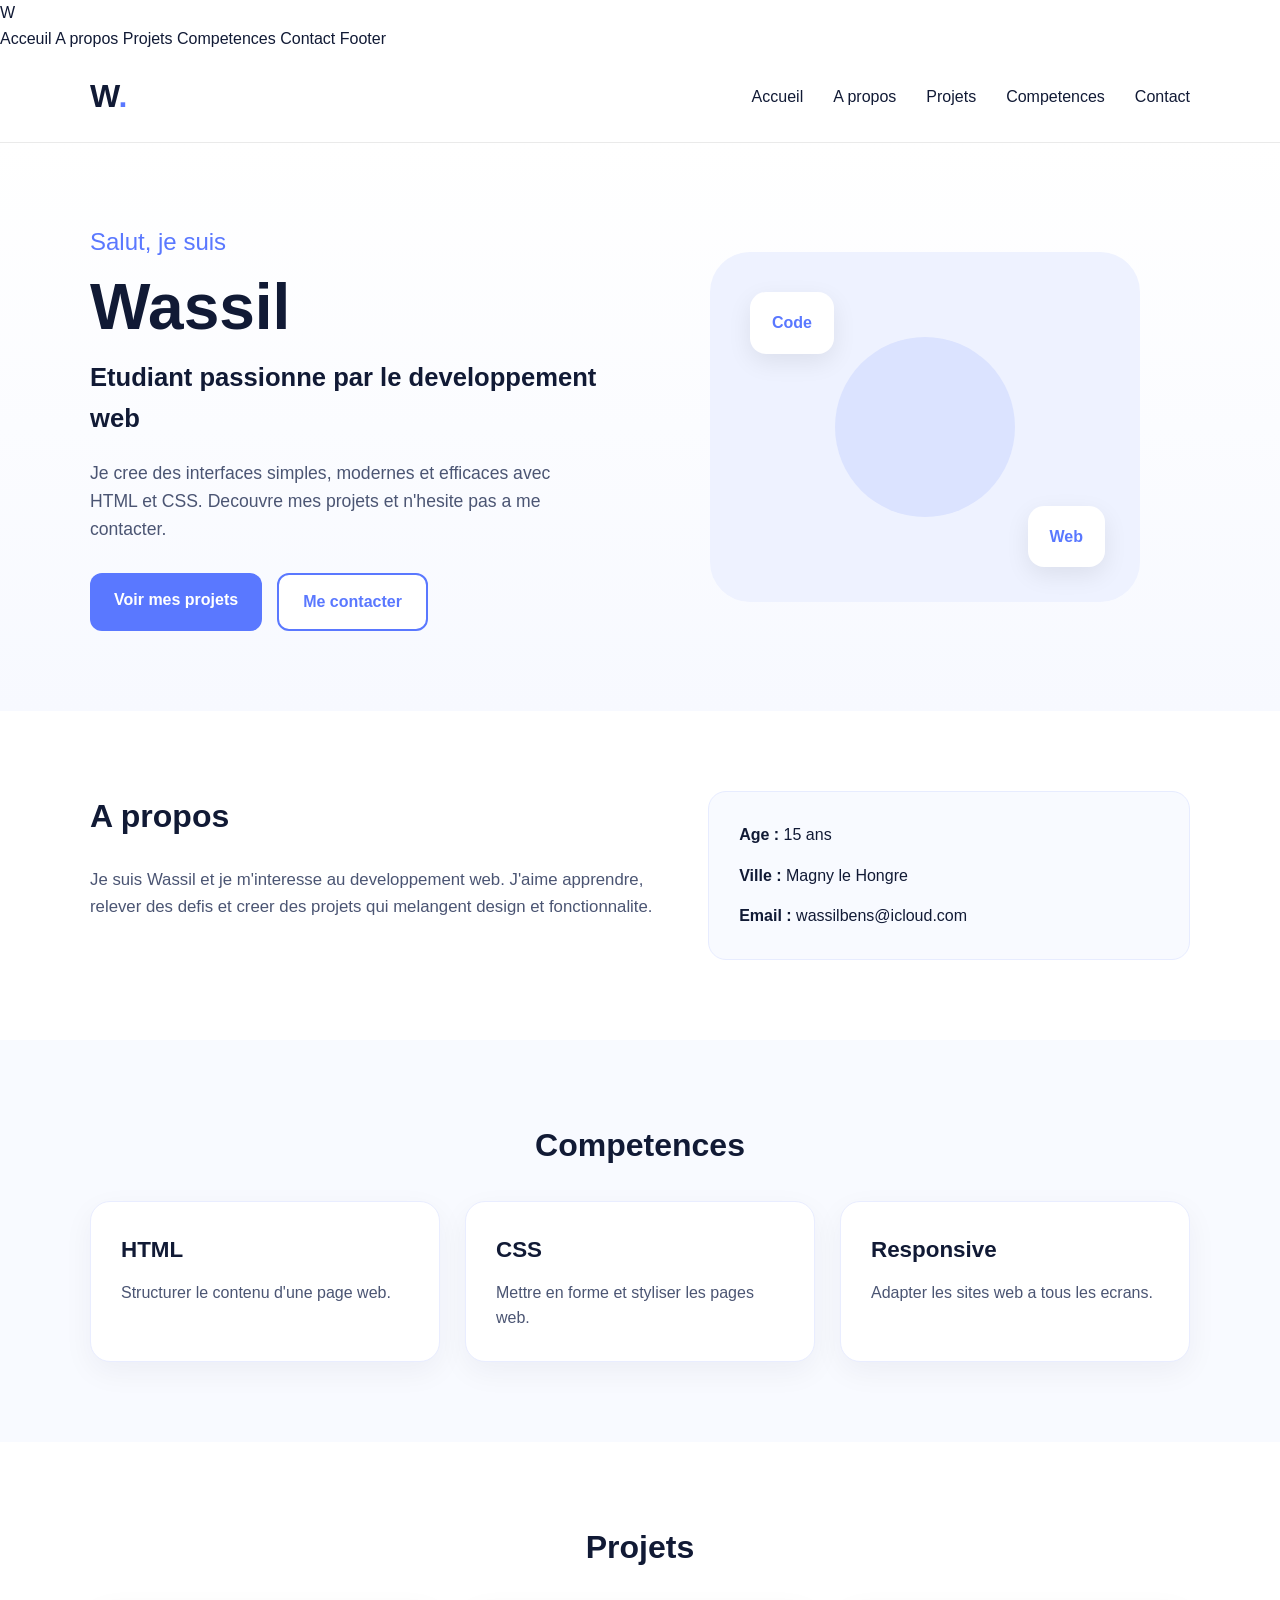
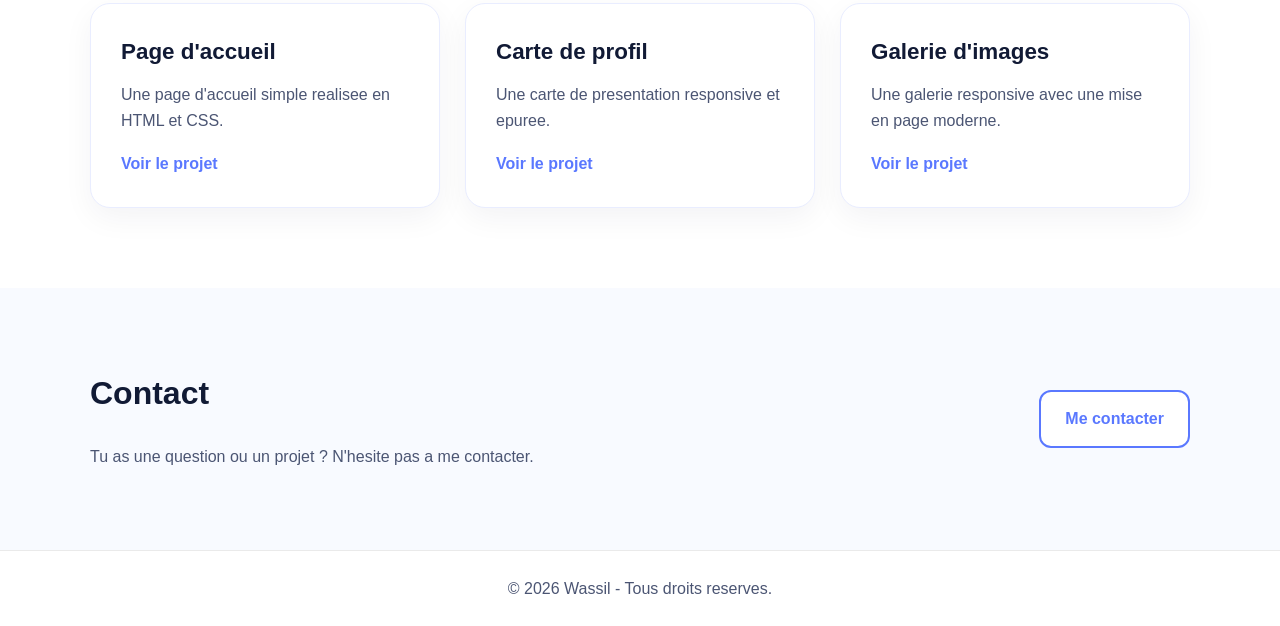
==== commit d0702e25: "Add files via upload" ====
--- a/index.html
+++ b/index.html
@@ -146,9 +146,9 @@
             </div>
 
             <div class="about-info">
-                <div class="info-item"><strong>Age :</strong> 16 ans</div>
-                <div class="info-item"><strong>Ville :</strong> Ta ville</div>
-                <div class="info-item"><strong>Email :</strong> tonemail@email.com</div>
+                <div class="info-item"><strong>Age :</strong> 15 ans</div>
+                <div class="info-item"><strong>Ville :</strong> Magny le Hongre</div>
+                <div class="info-item"><strong>Email :</strong> wassilbens@icloud.com</div>
             </div>
         </div>
     </section>
@@ -212,7 +212,7 @@
                 <p>Tu as une question ou un projet ? N'hesite pas a me contacter.</p>
             </div>
 
-            <a href="mailto:tonemail@email.com" class="btn-secondary">Me contacter</a>
+            <a href="mailto:wassil.bensaid@cgi.com" class="btn-secondary">Me contacter</a>
         </div>
     </section>
 
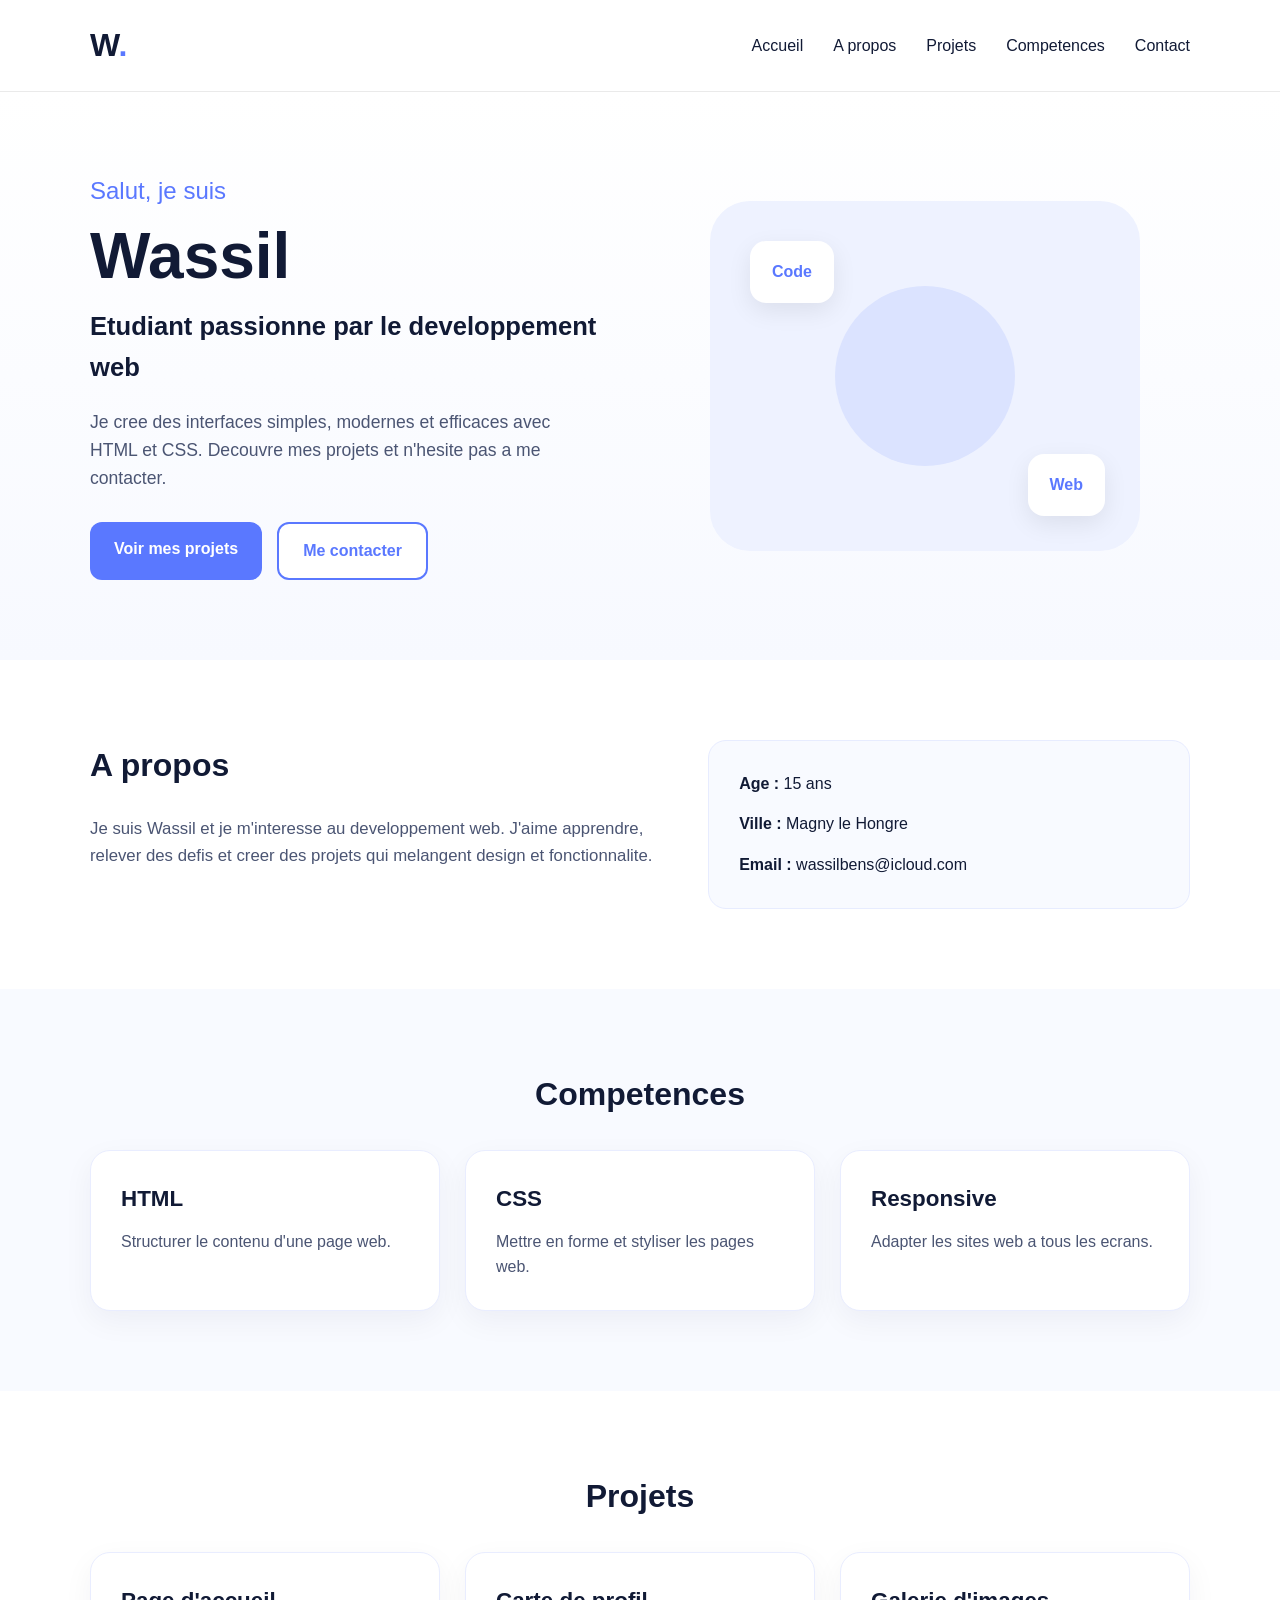
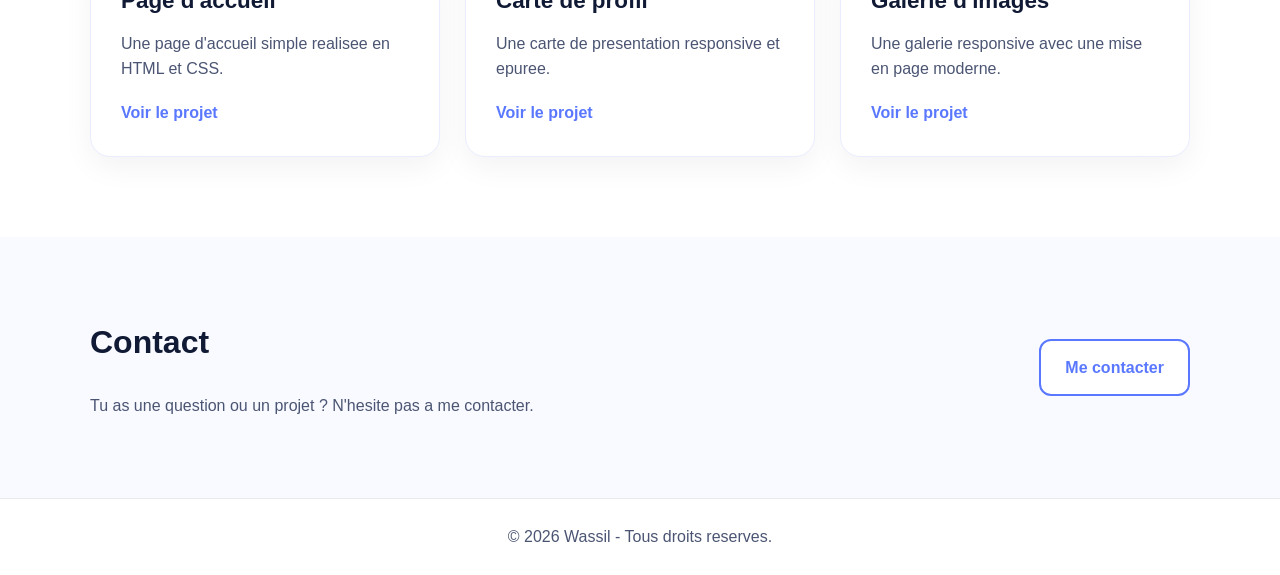
==== commit df917738: "Add files via upload" ====
--- a/index.html
+++ b/index.html
@@ -10,37 +10,11 @@
 <body>
     <!-- Navbar -->
     <div id="navbar">
-        <div>
-            <p>W</p>
-        </div>
-
-        <div>
-            <a>
-                <href>Acceuil</href>
-            </a>
-            <a>
-                <href>A propos</href>
-            </a>
-            <a>
-                <href>Projets</href>
-            </a>
-            <a>
-                <href>Competences</href>
-            </a>
-            <a>
-                <href>Contact</href>
-            </a>
-            <a>
-                <href>Footer</href>
-            </a>
-
-        </div>
-    </div>
-
-    <!-- Acceuil" -->
-    <p>
-    <h1></h1>
-    </p>
+
+        <!-- Acceuil" -->
+        <p>
+        <h1></h1>
+        </p>
 
 
     </div>
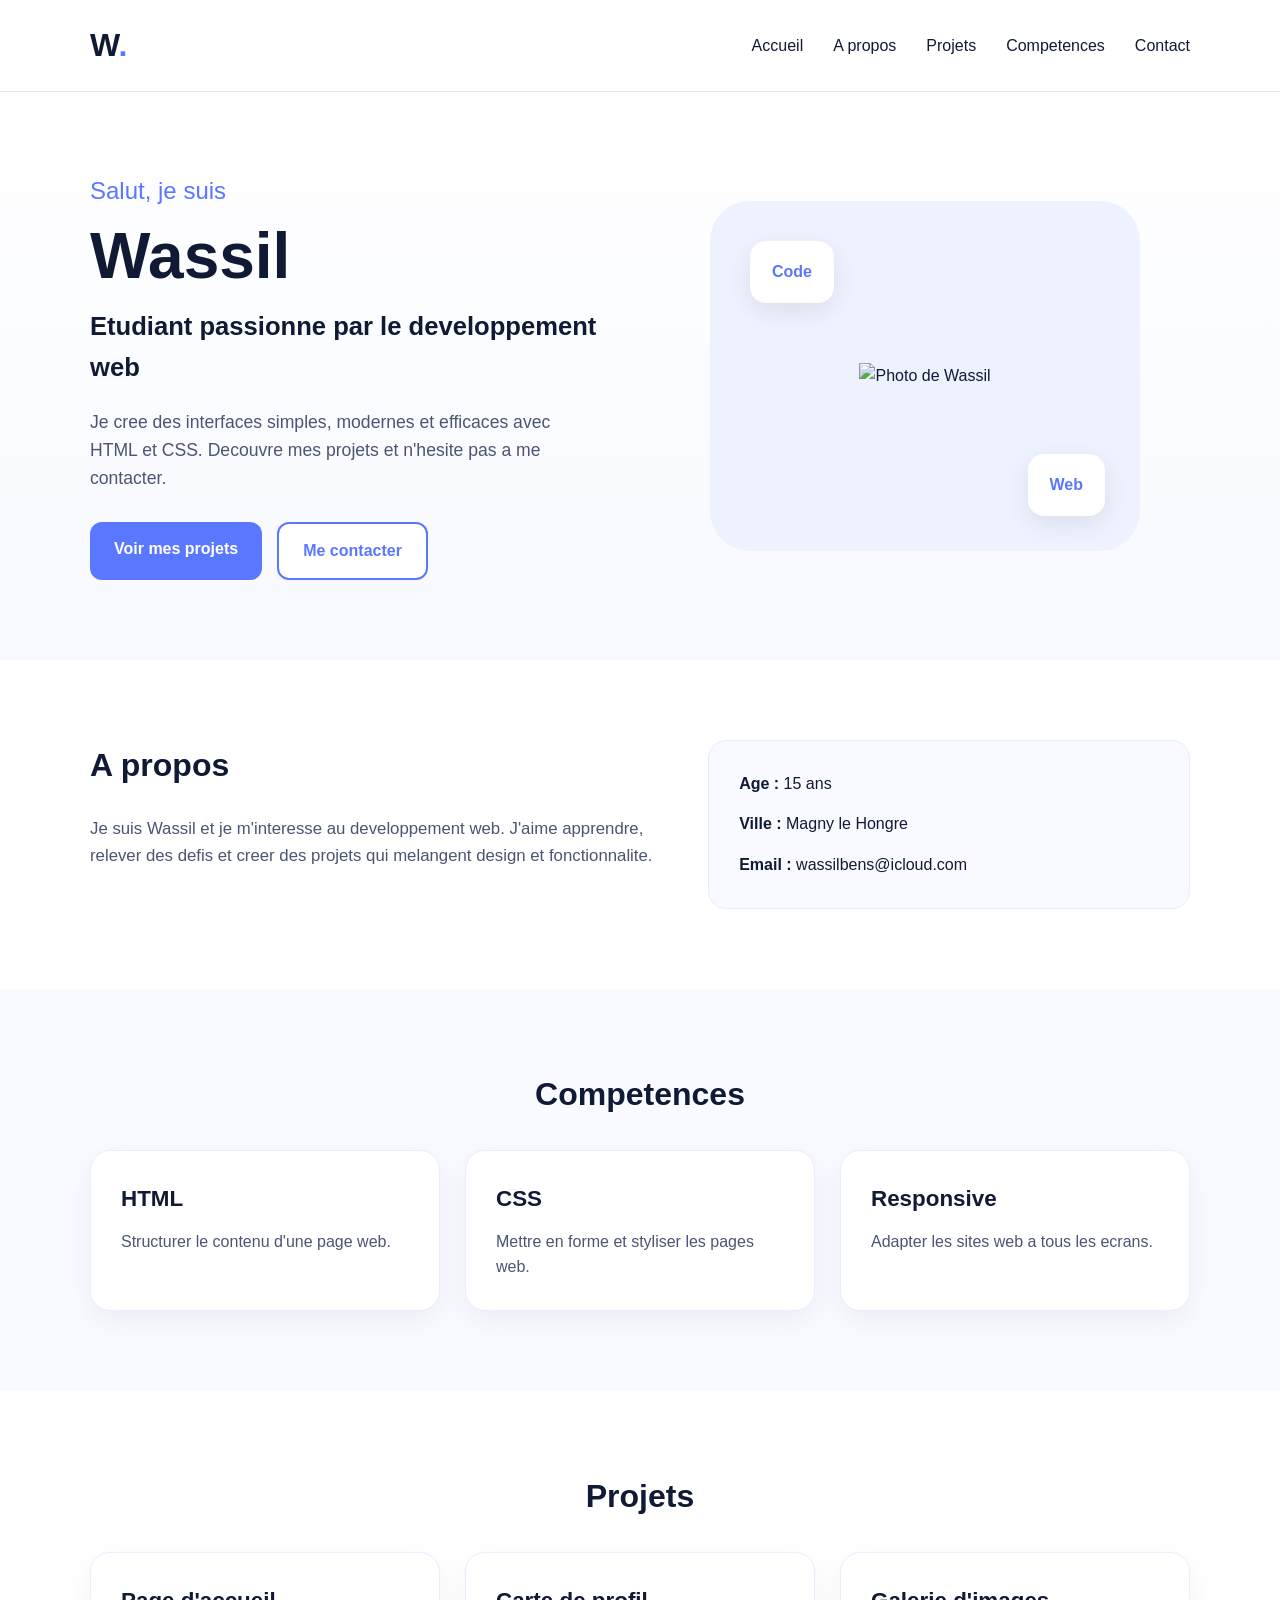
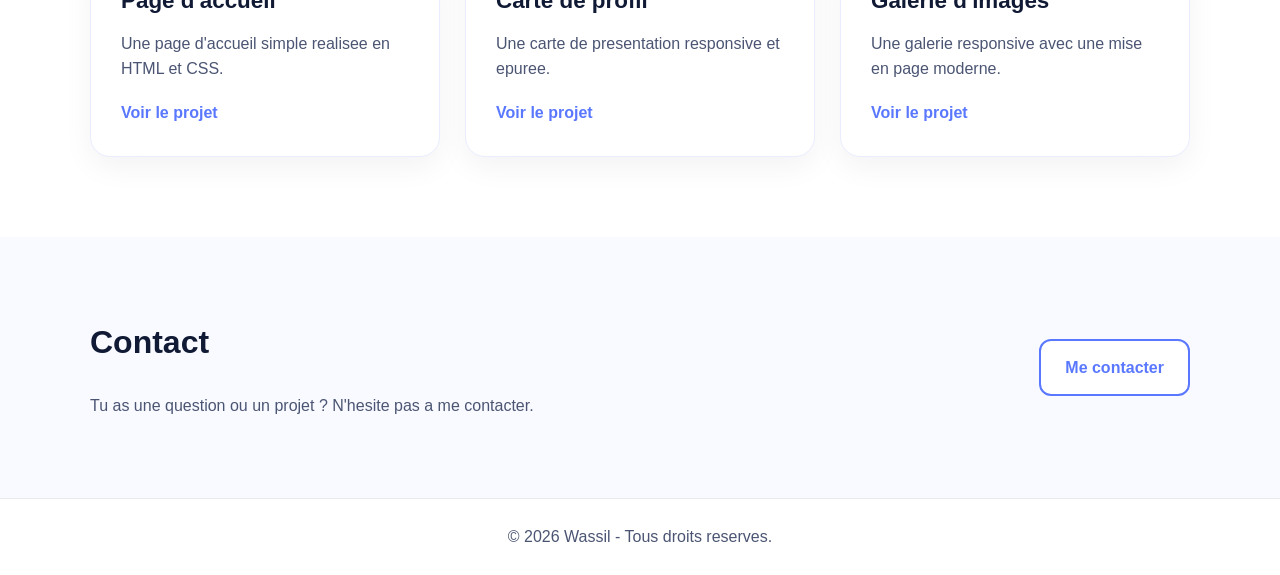
==== commit 0070eabc: "Add files via upload" ====
--- a/index.html
+++ b/index.html
@@ -85,10 +85,10 @@
             <div class="hero-text">
                 <p class="intro">Salut, je suis</p>
                 <h1>Wassil</h1>
-                <h2>Etudiant passionne par le developpement web</h2>
+                <h2>Etudiant passionne par le developpement web </h2>
                 <p class="description">
-                    Je cree des interfaces simples, modernes et efficaces
-                    avec HTML et CSS. Decouvre mes projets et n'hesite pas a me contacter.
+                    Je cree des interfaces simples, modernes et efficaces avec HTML et CSS.
+                    Decouvre mes projets et n'hesite pas a me contacter.
                 </p>
 
                 <div class="hero-buttons">
@@ -99,8 +99,10 @@
 
             <div class="hero-image">
                 <div class="illustration-box">
-                    <div class="circle"></div>
-                    <div class="card">Code</div>
+                    <div class="hero-image">
+                        <img src="IMG_0972.jpg" alt="Photo de Wassil">
+                    </div>
+                    <div class=" card">Code</div>
                     <div class="card second">Web</div>
                 </div>
             </div>
@@ -114,9 +116,7 @@
                 <h2 class="section-title">A propos</h2>
                 <p>
                     Je suis Wassil et je m'interesse au developpement web.
-                    J'aime apprendre, relever des defis et creer des projets
-                    qui melangent design et fonctionnalite.
-                </p>
+                    J'aime apprendre, relever des defis et creer des projets qui melangent design et fonctionnalite.
             </div>
 
             <div class="about-info">
@@ -186,7 +186,7 @@
                 <p>Tu as une question ou un projet ? N'hesite pas a me contacter.</p>
             </div>
 
-            <a href="mailto:wassil.bensaid@cgi.com" class="btn-secondary">Me contacter</a>
+            <a href="mailto:wassilbens@icloud.com" class="btn-secondary">Me contacter</a>
         </div>
     </section>
 
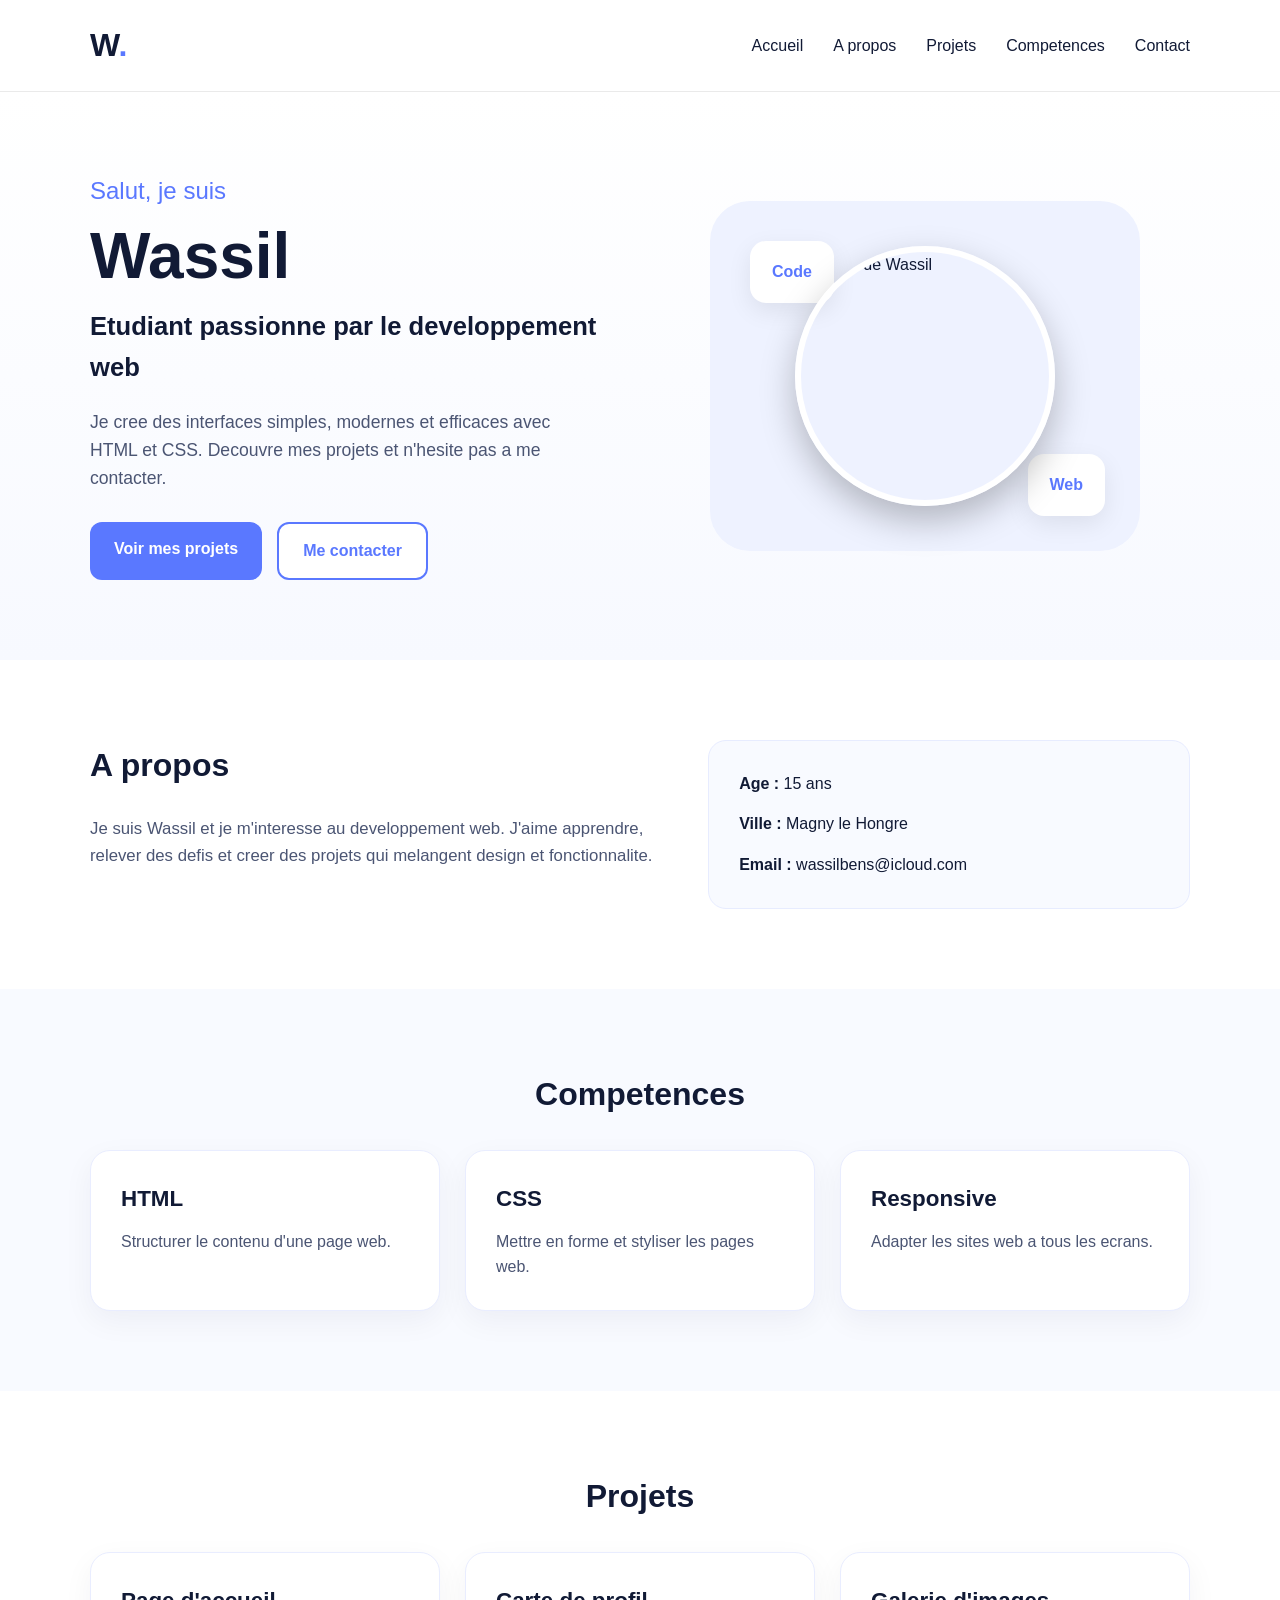
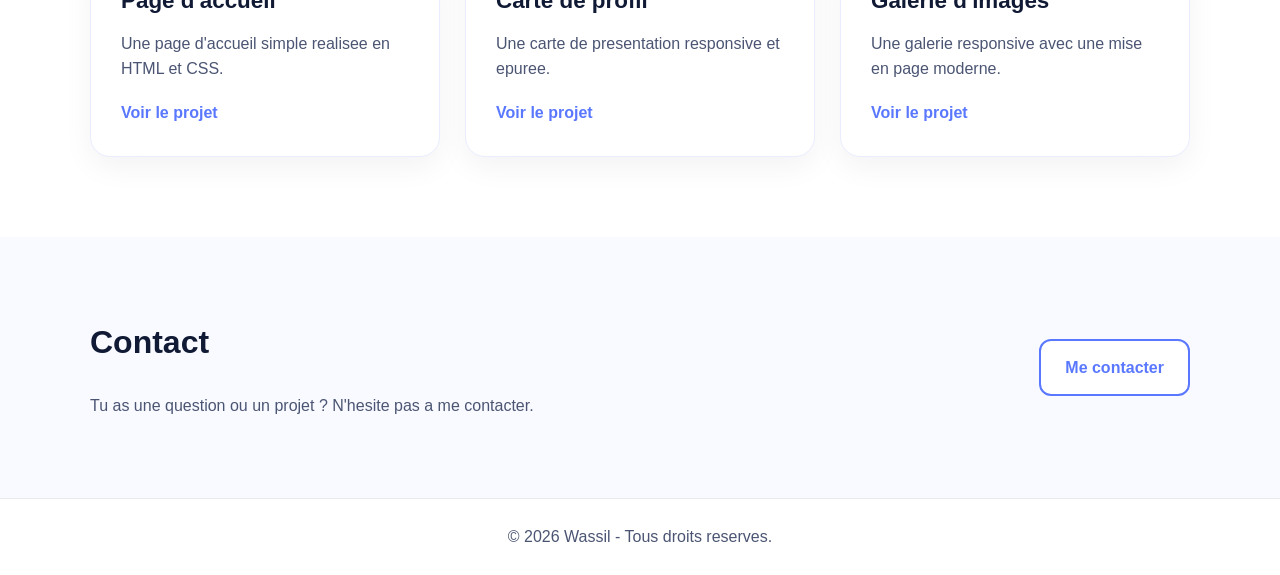
==== commit 38a9615a: "Add files via upload" ====
--- a/index.html
+++ b/index.html
@@ -100,13 +100,14 @@
             <div class="hero-image">
                 <div class="illustration-box">
                     <div class="hero-image">
-                        <img src="IMG_0972.jpg" alt="Photo de Wassil">
+                        <div class="profile-circle">
+                            <img src="IMG_0972.jpg" alt="Photo de Wassil">
+                        </div>
+                        <div class=" card">Code</div>
+                        <div class="card second">Web</div>
                     </div>
-                    <div class=" card">Code</div>
-                    <div class="card second">Web</div>
-                </div>
-            </div>
-        </div>
+                </div>
+            </div>
     </section>
 
     <!-- A propos -->
--- a/style.css
+++ b/style.css
@@ -176,12 +176,23 @@
     align-items: center;
 }
 
-.circle {
-    width: 180px;
-    height: 180px;
-    background: #dbe3ff;
+.profile-circle {
+    width: 260px;
+    height: 260px;
     border-radius: 50%;
-}
+    overflow: hidden;
+    border: 6px solid white;
+    box-shadow: 0 15px 35px rgba(0, 0, 0, 0.25);
+    z-index: 2;
+}
+
+.profile-circle img {
+    width: 100%;
+    height: 100%;
+    object-fit: cover;
+    object-position: center 45%;
+}
+
 
 .card {
     position: absolute;
--- a/style.css
+++ b/style.css
@@ -176,12 +176,23 @@
     align-items: center;
 }
 
-.circle {
-    width: 180px;
-    height: 180px;
-    background: #dbe3ff;
+.profile-circle {
+    width: 260px;
+    height: 260px;
     border-radius: 50%;
-}
+    overflow: hidden;
+    border: 6px solid white;
+    box-shadow: 0 15px 35px rgba(0, 0, 0, 0.25);
+    z-index: 2;
+}
+
+.profile-circle img {
+    width: 100%;
+    height: 100%;
+    object-fit: cover;
+    object-position: center 45%;
+}
+
 
 .card {
     position: absolute;
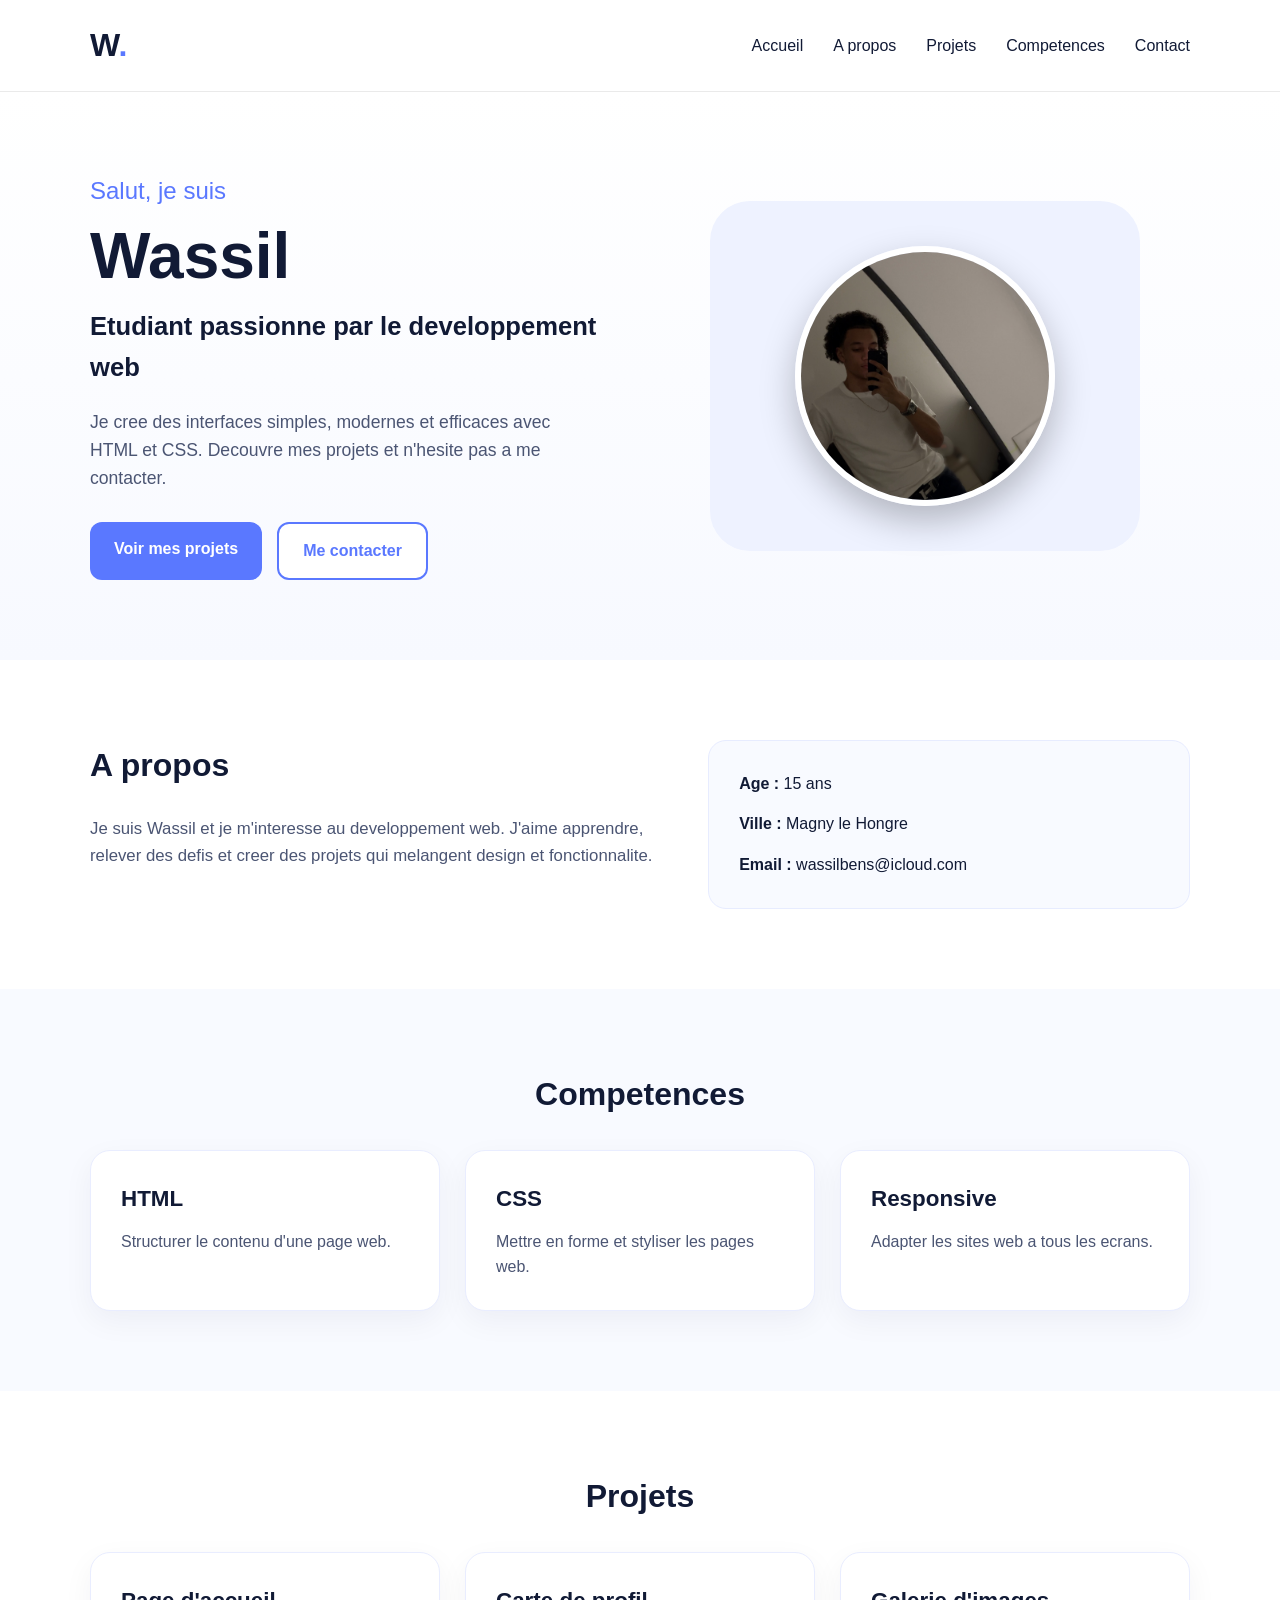
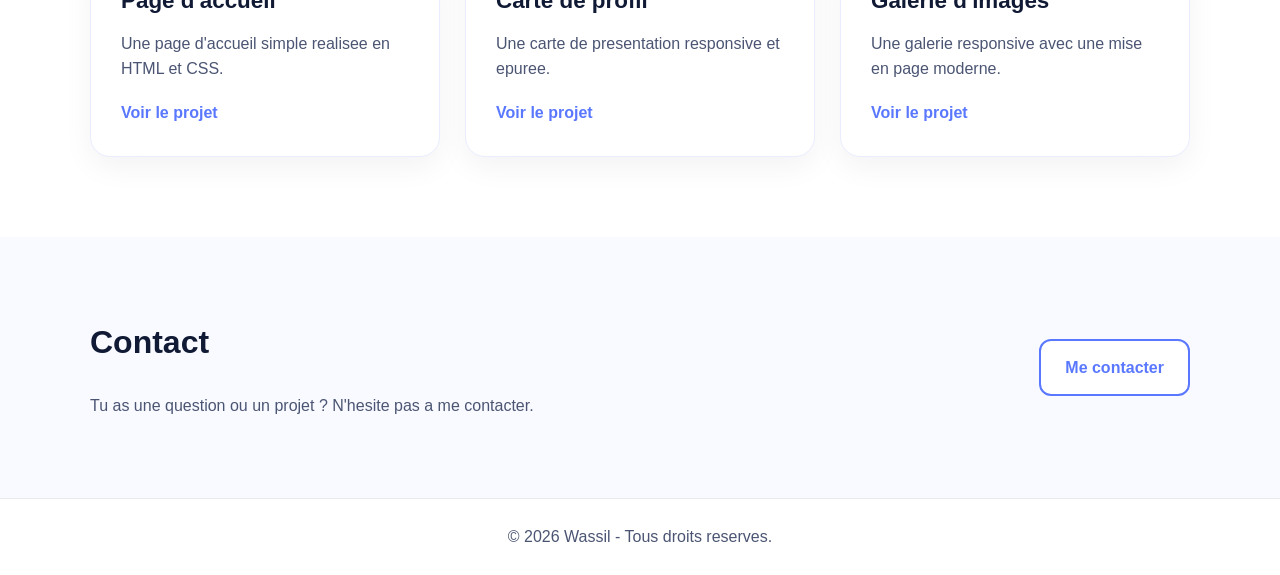
==== commit 9f2e00ef: "Add files via upload" ====
--- a/index.html
+++ b/index.html
@@ -103,8 +103,7 @@
                         <div class="profile-circle">
                             <img src="IMG_0972.jpg" alt="Photo de Wassil">
                         </div>
-                        <div class=" card">Code</div>
-                        <div class="card second">Web</div>
+
                     </div>
                 </div>
             </div>
